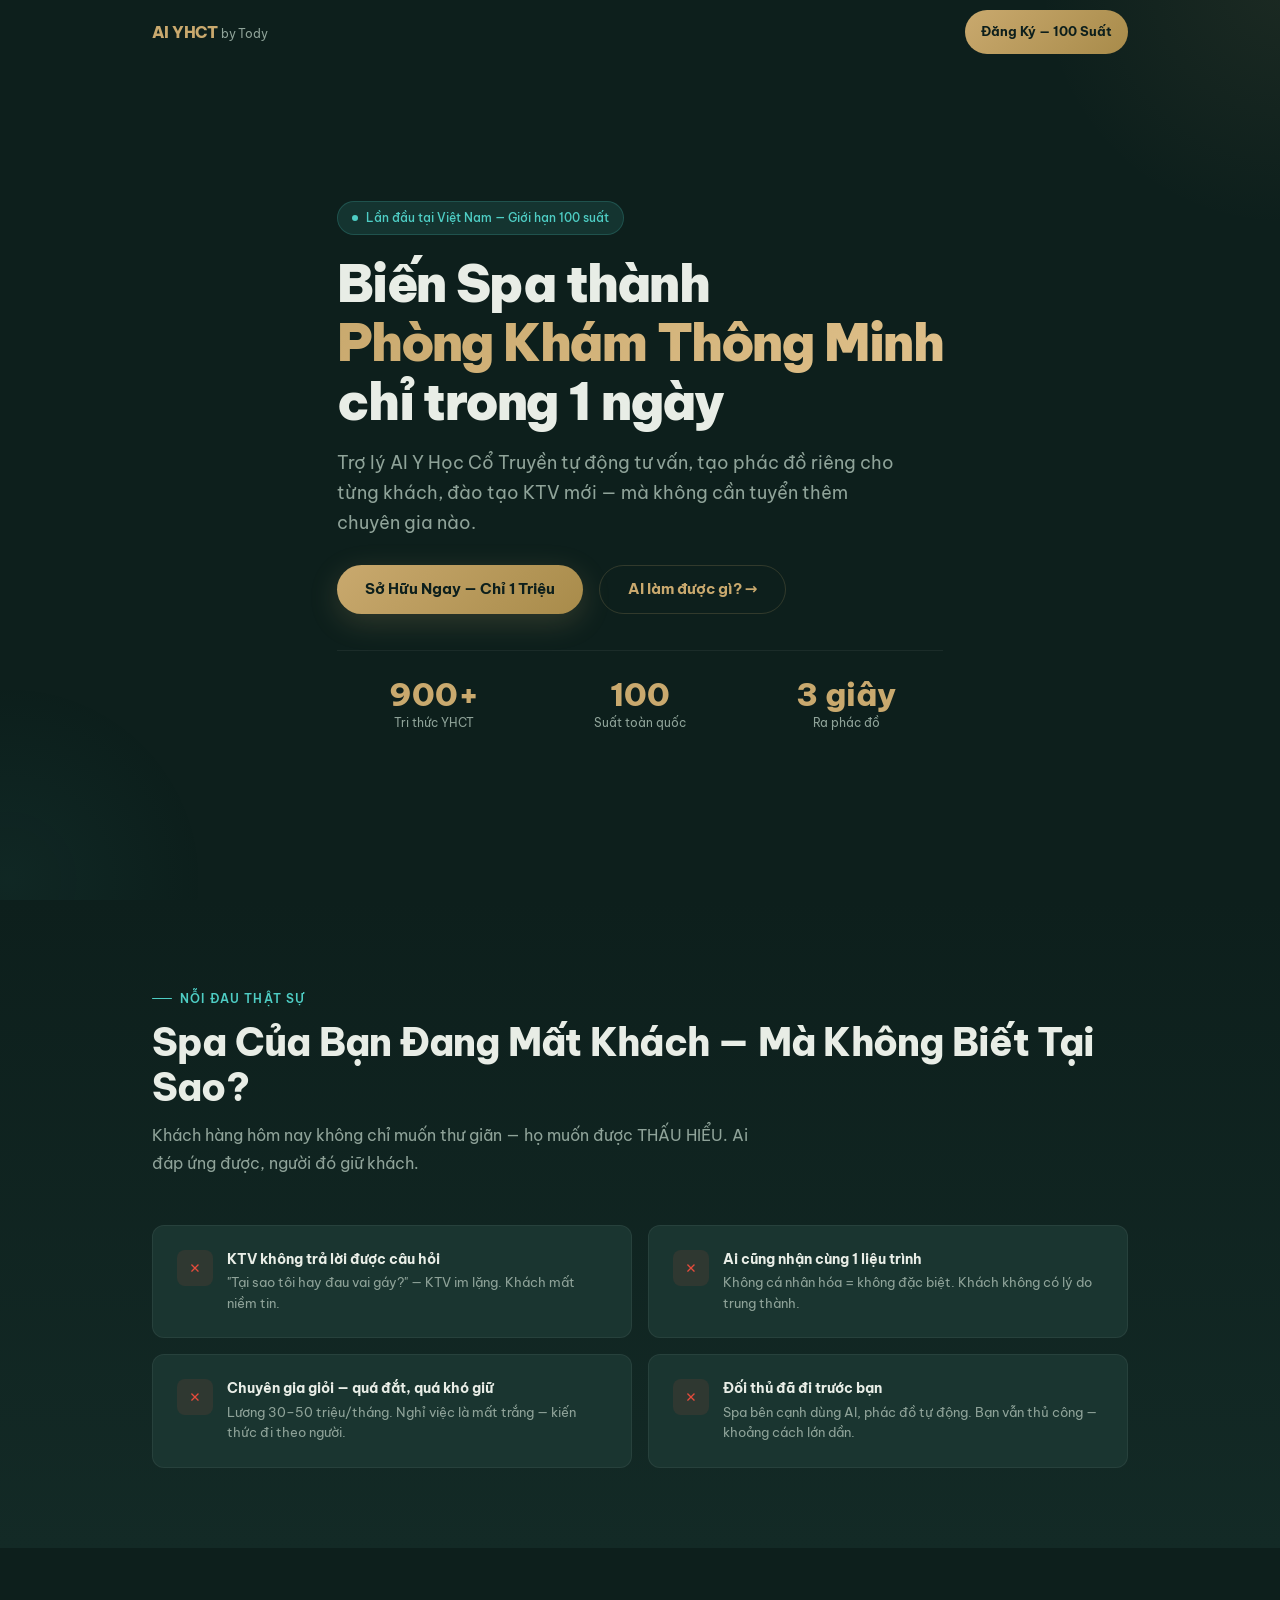
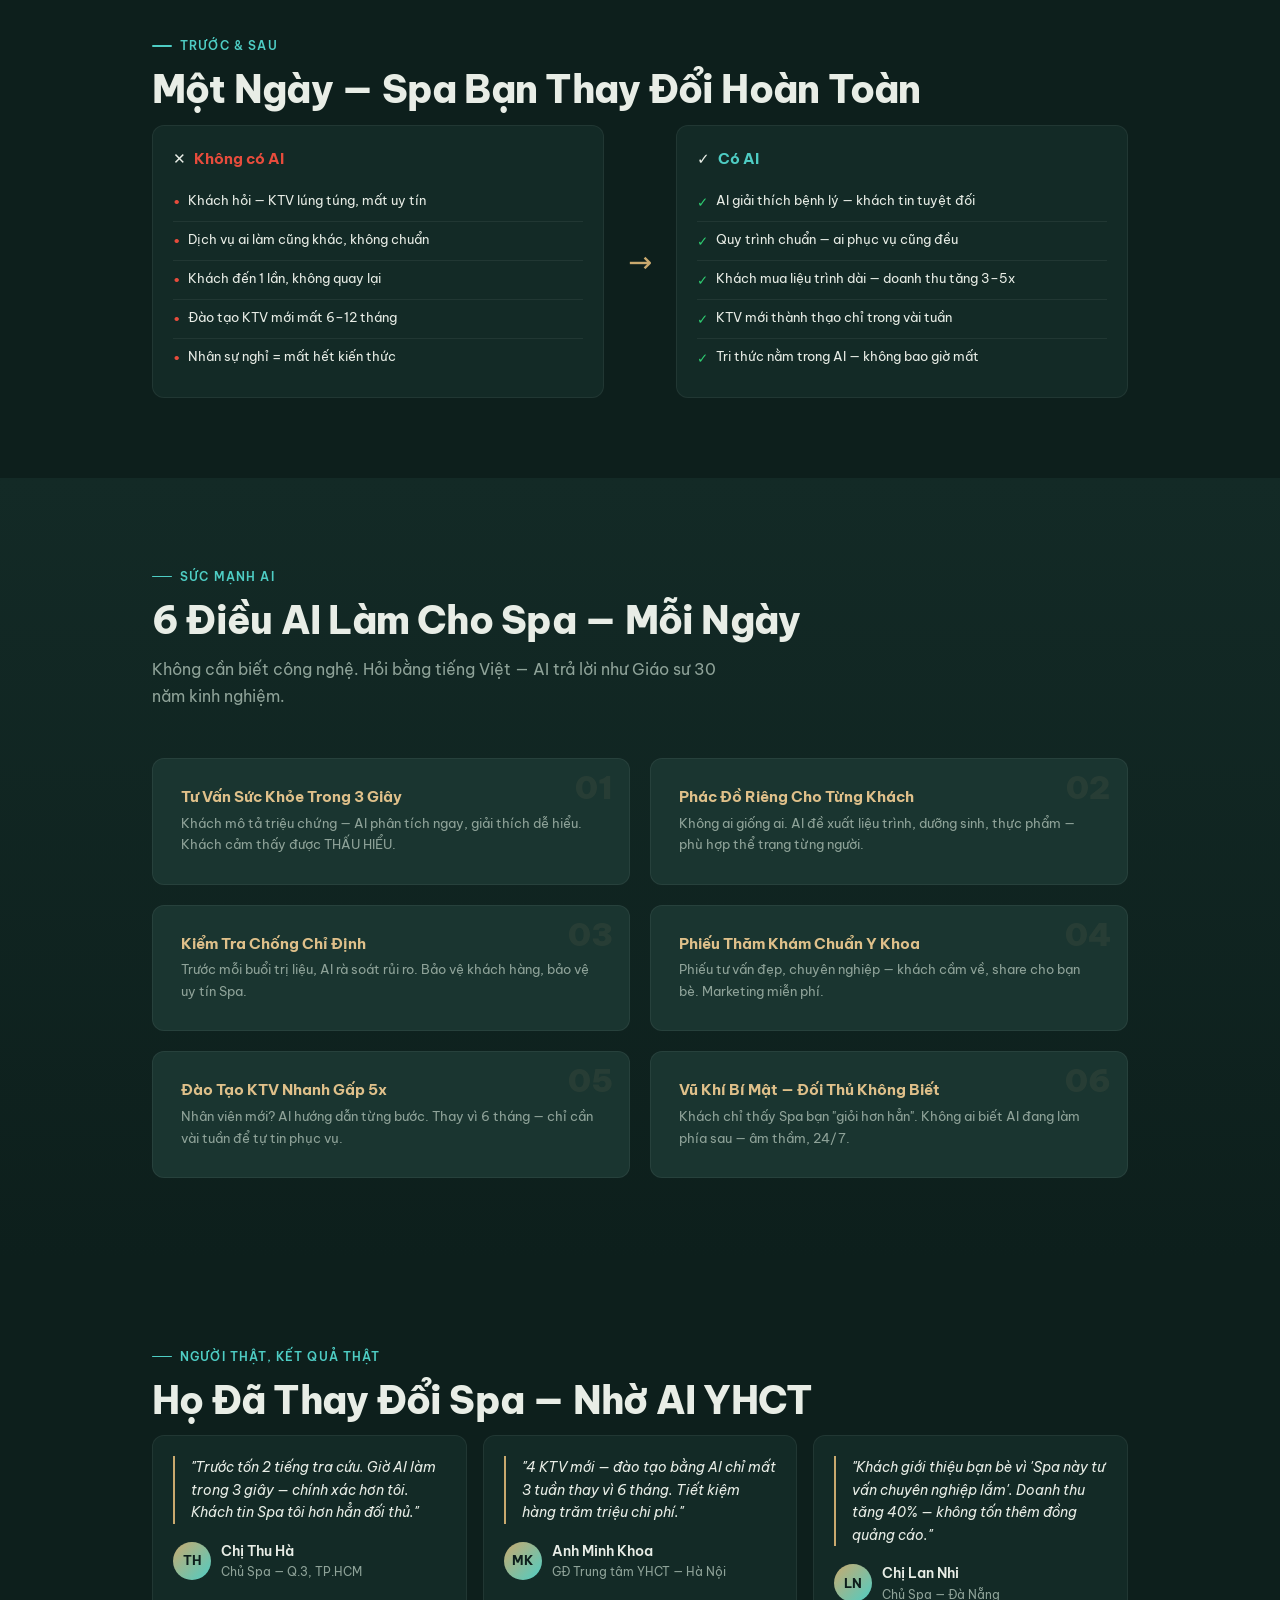
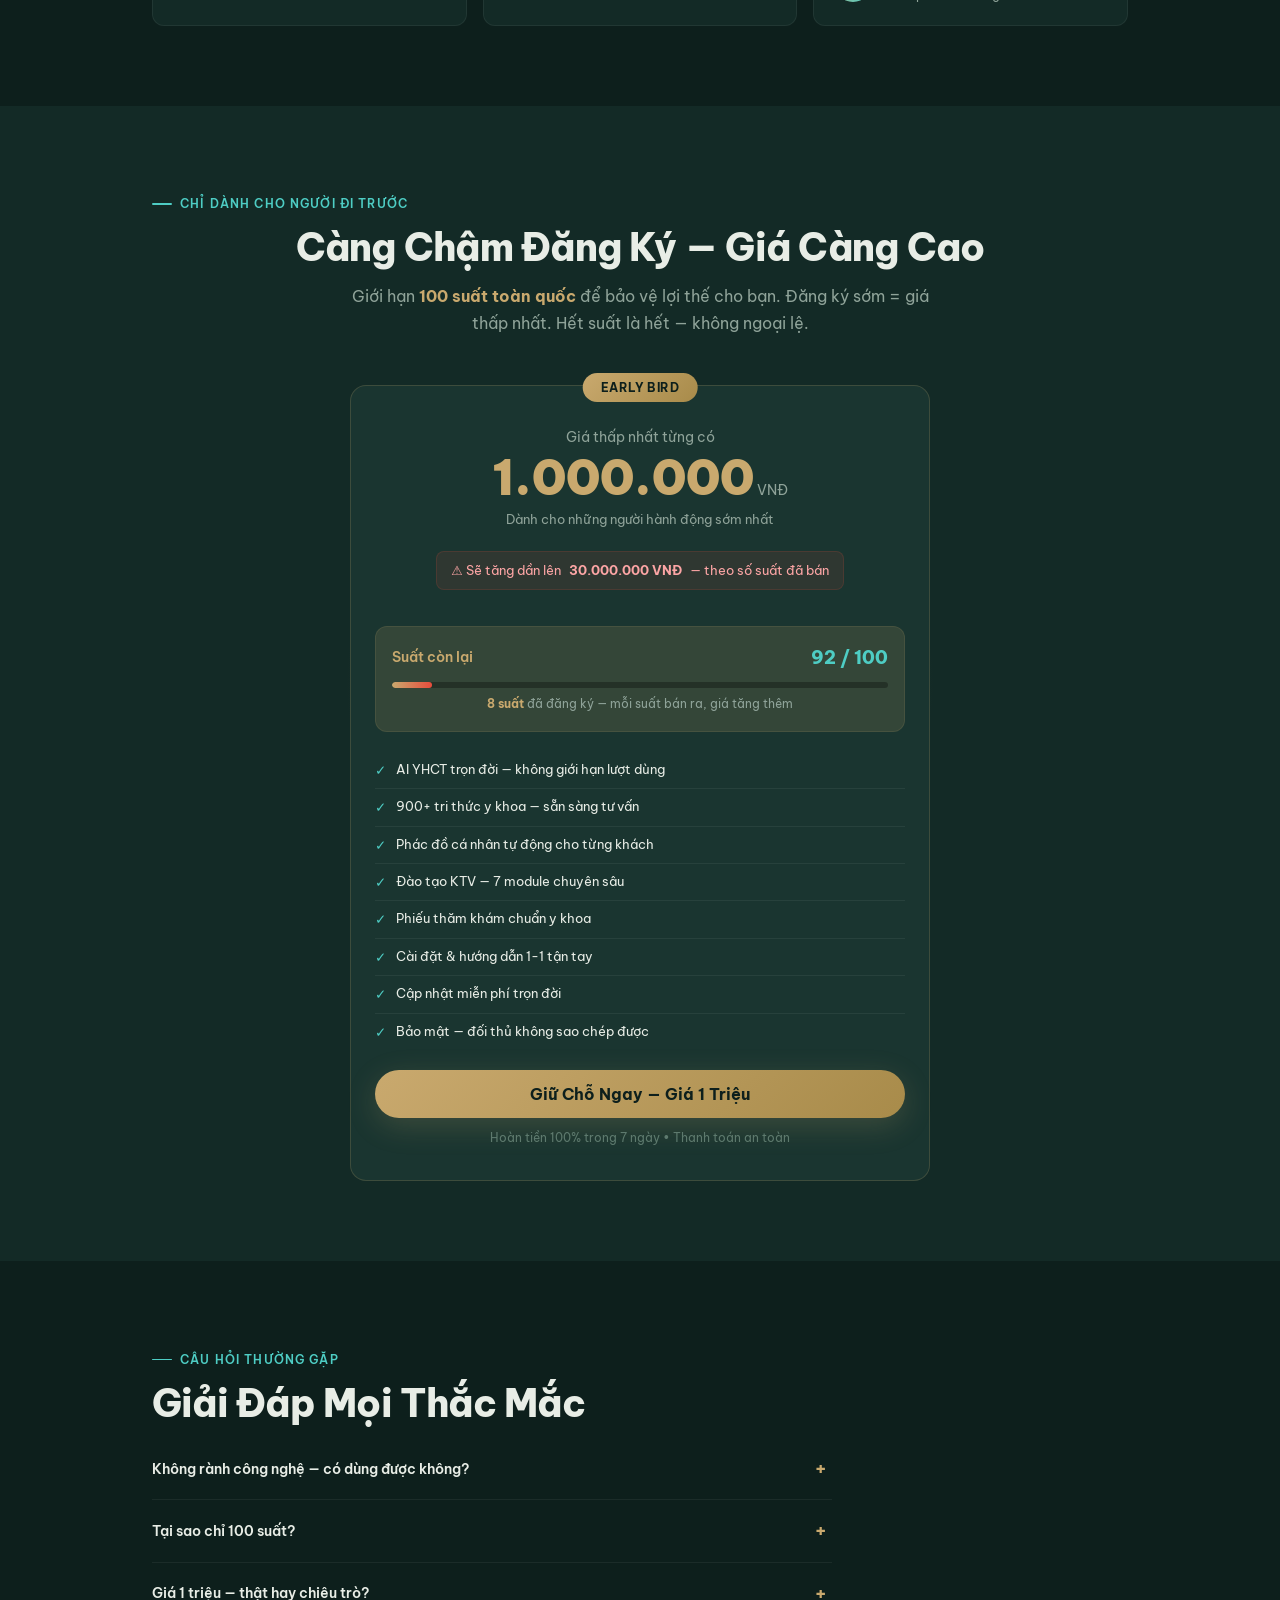
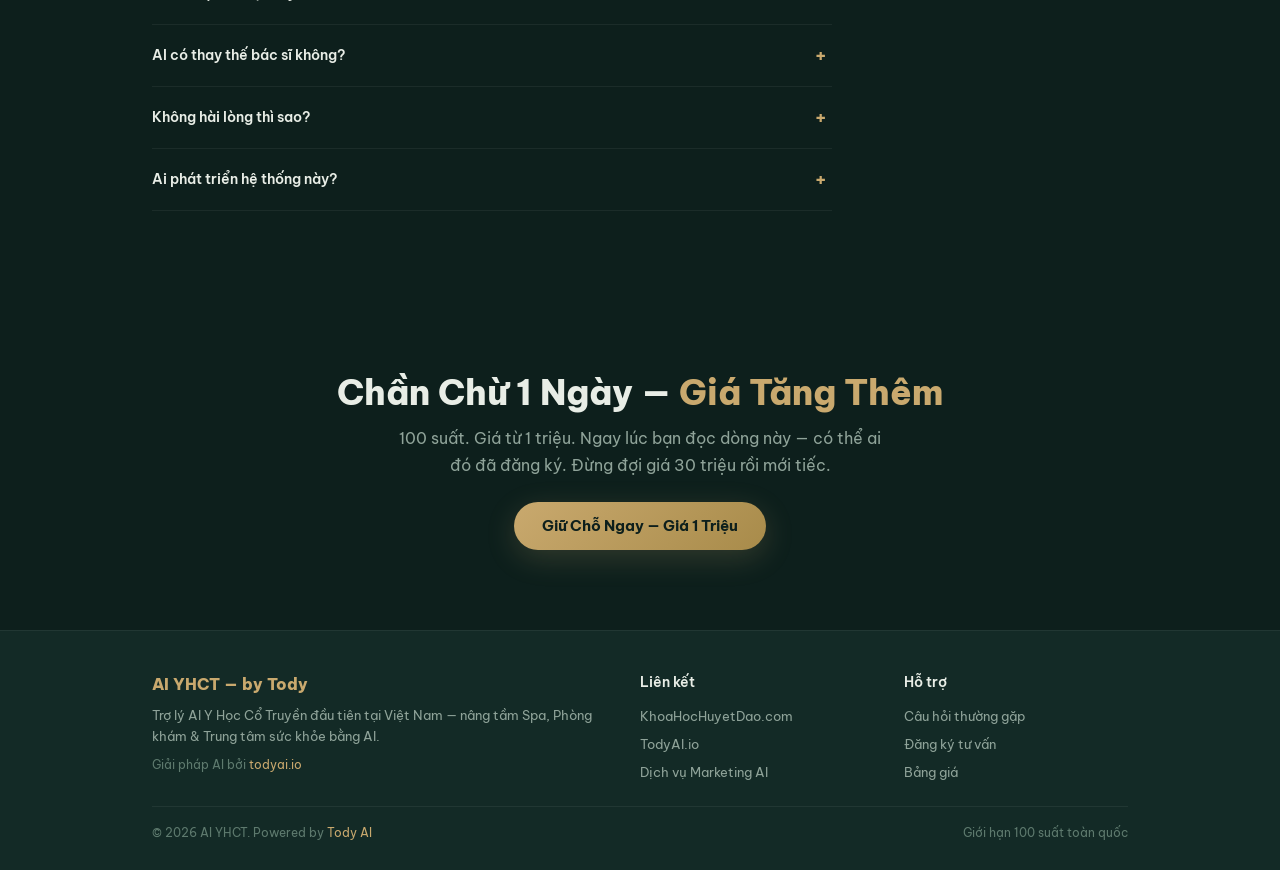
==== landing/index.html @ 36258055 "Initial commit: YHCT AI Landing Page" ====
<!DOCTYPE html>
<html lang="vi">

<head>
    <meta charset="UTF-8">
    <meta name="viewport" content="width=device-width, initial-scale=1.0">
    <title>Trợ Lý AI Y Học Cổ Truyền Cho Spa & Phòng Khám — Chỉ 100 Suất Toàn Quốc</title>
    <meta name="description"
        content="Trợ lý AI Y Học Cổ Truyền đầu tiên tại Việt Nam. Tự động tư vấn, tạo phác đồ cá nhân, đào tạo KTV — giúp Spa tăng uy tín & giữ chân khách. Chỉ 100 suất, giá từ 1 triệu.">
    <meta name="keywords"
        content="trợ lý AI Y Học Cổ Truyền, AI cho spa, AI phòng khám YHCT, phần mềm tư vấn sức khỏe, AI tác động cột sống, KhoaHocHuyetDao">
    <meta property="og:title" content="Trợ Lý AI YHCT — Lợi Thế Bí Mật Của Spa Dẫn Đầu">
    <meta property="og:description"
        content="AI tư vấn Y Học Cổ Truyền cho Spa & Phòng khám. 100 suất duy nhất toàn quốc — giá từ 1 triệu, sẽ tăng lên 30 triệu.">
    <meta property="og:type" content="website">
    <link rel="canonical" href="https://khoahochuyetdao.com/ai-yhct">
    <link rel="preconnect" href="https://fonts.googleapis.com">
    <link rel="preconnect" href="https://fonts.gstatic.com" crossorigin>
    <link href="https://fonts.googleapis.com/css2?family=Be+Vietnam+Pro:wght@300;400;500;600;700;800;900&display=swap"
        rel="stylesheet">
    <link rel="stylesheet" href="styles.css">

    <!-- FAQPage Schema -->
    <script type="application/ld+json">
  {
    "@context": "https://schema.org",
    "@type": "FAQPage",
    "mainEntity": [
      {
        "@type": "Question",
        "name": "Không rành công nghệ — có dùng được không?",
        "acceptedAnswer": {
          "@type": "Answer",
          "text": "Hoàn toàn được. Hỏi bằng tiếng Việt tự nhiên — AI trả lời ngay. Đội ngũ cài đặt và hướng dẫn 1-1 cho đến khi bạn thành thạo."
        }
      },
      {
        "@type": "Question",
        "name": "Tại sao chỉ 100 suất?",
        "acceptedAnswer": {
          "@type": "Answer",
          "text": "1.000 spa cùng dùng = không còn lợi thế. Giới hạn 100 suất toàn quốc để bạn luôn nổi bật hơn đối thủ trong khu vực."
        }
      },
      {
        "@type": "Question",
        "name": "Giá 1 triệu — thật hay chiêu trò?",
        "acceptedAnswer": {
          "@type": "Answer",
          "text": "Thật 100%. Chiến lược tăng giá dần: 20 suất đầu = 1 triệu → 3 triệu → 5 triệu → 30 triệu. Đăng ký càng sớm, giá càng rẻ."
        }
      },
      {
        "@type": "Question",
        "name": "AI có thay thế bác sĩ không?",
        "acceptedAnswer": {
          "@type": "Answer",
          "text": "Không. AI là TRỢ LÝ tham khảo — mọi kết quả đi kèm khuyến nghị gặp chuyên gia. Nâng tầm dịch vụ, không thay thế con người."
        }
      },
      {
        "@type": "Question",
        "name": "Không hài lòng thì sao?",
        "acceptedAnswer": {
          "@type": "Answer",
          "text": "Hoàn tiền 100% trong 7 ngày, không hỏi lý do."
        }
      }
    ]
  }
  </script>
</head>

<body>

    <!-- NAVBAR -->
    <nav class="nav" id="nav" aria-label="Main navigation">
        <div class="container nav-inner">
            <div class="nav-logo">AI YHCT <span>by Tody</span></div>
            <a href="#pricing" class="nav-cta">Đăng Ký — 100 Suất</a>
        </div>
    </nav>

    <main>

        <!-- HERO -->
        <section class="hero" id="hero">
            <div class="container">
                <div class="hero-badge"><span class="dot"></span>Lần đầu tại Việt Nam — Giới hạn 100 suất</div>

                <h1>Biến Spa thành<br><span class="highlight">Phòng Khám Thông Minh</span><br>chỉ trong 1 ngày</h1>

                <p class="hero-sub">Trợ lý AI Y Học Cổ Truyền tự động tư vấn, tạo phác đồ riêng cho từng khách, đào tạo
                    KTV mới — mà không cần tuyển thêm chuyên gia nào.</p>

                <div class="hero-actions">
                    <a href="#pricing" class="btn btn-primary">Sở Hữu Ngay — Chỉ 1 Triệu</a>
                    <a href="#features" class="btn btn-outline">AI làm được gì? →</a>
                </div>

                <div class="hero-stats">
                    <div class="hero-stat">
                        <div class="hero-stat-num">900+</div>
                        <div class="hero-stat-label">Tri thức YHCT</div>
                    </div>
                    <div class="hero-stat">
                        <div class="hero-stat-num">100</div>
                        <div class="hero-stat-label">Suất toàn quốc</div>
                    </div>
                    <div class="hero-stat">
                        <div class="hero-stat-num">3 giây</div>
                        <div class="hero-stat-label">Ra phác đồ</div>
                    </div>
                </div>
            </div>
        </section>

        <!-- PAIN SECTION -->
        <section class="pain reveal" id="problems">
            <div class="container">
                <div class="section-label">Nỗi đau thật sự</div>
                <h2 class="section-title">Spa Của Bạn Đang Mất Khách — Mà Không Biết Tại Sao?</h2>
                <p class="section-desc">Khách hàng hôm nay không chỉ muốn thư giãn — họ muốn được THẤU HIỂU. Ai đáp ứng
                    được, người đó giữ khách.</p>

                <div class="pain-grid">
                    <div class="pain-card">
                        <div class="pain-icon">✕</div>
                        <div class="pain-content">
                            <h3>KTV không trả lời được câu hỏi</h3>
                            <p>"Tại sao tôi hay đau vai gáy?" — KTV im lặng. Khách mất niềm tin.</p>
                        </div>
                    </div>
                    <div class="pain-card">
                        <div class="pain-icon">✕</div>
                        <div class="pain-content">
                            <h3>Ai cũng nhận cùng 1 liệu trình</h3>
                            <p>Không cá nhân hóa = không đặc biệt. Khách không có lý do trung thành.</p>
                        </div>
                    </div>
                    <div class="pain-card">
                        <div class="pain-icon">✕</div>
                        <div class="pain-content">
                            <h3>Chuyên gia giỏi — quá đắt, quá khó giữ</h3>
                            <p>Lương 30–50 triệu/tháng. Nghỉ việc là mất trắng — kiến thức đi theo người.</p>
                        </div>
                    </div>
                    <div class="pain-card">
                        <div class="pain-icon">✕</div>
                        <div class="pain-content">
                            <h3>Đối thủ đã đi trước bạn</h3>
                            <p>Spa bên cạnh dùng AI, phác đồ tự động. Bạn vẫn thủ công — khoảng cách lớn dần.</p>
                        </div>
                    </div>
                </div>
            </div>
        </section>

        <!-- TRANSFORMATION -->
        <section class="reveal" id="transform">
            <div class="container">
                <div class="section-label">Trước & Sau</div>
                <h2 class="section-title">Một Ngày — Spa Bạn Thay Đổi Hoàn Toàn</h2>

                <div class="transform-grid">
                    <div class="transform-col">
                        <h3>✕ <span class="text-danger">Không có AI</span></h3>
                        <div class="transform-item"><span class="icon text-danger">•</span> Khách hỏi — KTV lúng túng,
                            mất uy tín</div>
                        <div class="transform-item"><span class="icon text-danger">•</span> Dịch vụ ai làm cũng khác,
                            không chuẩn</div>
                        <div class="transform-item"><span class="icon text-danger">•</span> Khách đến 1 lần, không quay
                            lại</div>
                        <div class="transform-item"><span class="icon text-danger">•</span> Đào tạo KTV mới mất 6–12
                            tháng</div>
                        <div class="transform-item"><span class="icon text-danger">•</span> Nhân sự nghỉ = mất hết kiến
                            thức</div>
                    </div>

                    <div class="transform-arrow">→</div>

                    <div class="transform-col">
                        <h3>✓ <span class="text-accent">Có AI</span></h3>
                        <div class="transform-item"><span class="icon text-success">✓</span> AI giải thích bệnh lý —
                            khách tin tuyệt đối</div>
                        <div class="transform-item"><span class="icon text-success">✓</span> Quy trình chuẩn — ai phục
                            vụ cũng đều</div>
                        <div class="transform-item"><span class="icon text-success">✓</span> Khách mua liệu trình dài —
                            doanh thu tăng 3–5x</div>
                        <div class="transform-item"><span class="icon text-success">✓</span> KTV mới thành thạo chỉ
                            trong vài tuần</div>
                        <div class="transform-item"><span class="icon text-success">✓</span> Tri thức nằm trong AI —
                            không bao giờ mất</div>
                    </div>
                </div>
            </div>
        </section>

        <!-- FEATURES -->
        <section class="features reveal" id="features">
            <div class="container">
                <div class="section-label">Sức mạnh AI</div>
                <h2 class="section-title">6 Điều AI Làm Cho Spa — Mỗi Ngày</h2>
                <p class="section-desc">Không cần biết công nghệ. Hỏi bằng tiếng Việt — AI trả lời như Giáo sư 30 năm
                    kinh nghiệm.</p>

                <div class="feat-grid">
                    <div class="feat-card">
                        <div class="feat-num">01</div>
                        <h3>Tư Vấn Sức Khỏe Trong 3 Giây</h3>
                        <p>Khách mô tả triệu chứng — AI phân tích ngay, giải thích dễ hiểu. Khách cảm thấy được THẤU
                            HIỂU.</p>
                    </div>
                    <div class="feat-card">
                        <div class="feat-num">02</div>
                        <h3>Phác Đồ Riêng Cho Từng Khách</h3>
                        <p>Không ai giống ai. AI đề xuất liệu trình, dưỡng sinh, thực phẩm — phù hợp thể trạng từng
                            người.</p>
                    </div>
                    <div class="feat-card">
                        <div class="feat-num">03</div>
                        <h3>Kiểm Tra Chống Chỉ Định</h3>
                        <p>Trước mỗi buổi trị liệu, AI rà soát rủi ro. Bảo vệ khách hàng, bảo vệ uy tín Spa.</p>
                    </div>
                    <div class="feat-card">
                        <div class="feat-num">04</div>
                        <h3>Phiếu Thăm Khám Chuẩn Y Khoa</h3>
                        <p>Phiếu tư vấn đẹp, chuyên nghiệp — khách cầm về, share cho bạn bè. Marketing miễn phí.</p>
                    </div>
                    <div class="feat-card">
                        <div class="feat-num">05</div>
                        <h3>Đào Tạo KTV Nhanh Gấp 5x</h3>
                        <p>Nhân viên mới? AI hướng dẫn từng bước. Thay vì 6 tháng — chỉ cần vài tuần để tự tin phục vụ.
                        </p>
                    </div>
                    <div class="feat-card">
                        <div class="feat-num">06</div>
                        <h3>Vũ Khí Bí Mật — Đối Thủ Không Biết</h3>
                        <p>Khách chỉ thấy Spa bạn "giỏi hơn hẳn". Không ai biết AI đang làm phía sau — âm thầm, 24/7.
                        </p>
                    </div>
                </div>
            </div>
        </section>

        <!-- SOCIAL PROOF -->
        <section class="reveal" id="proof">
            <div class="container">
                <div class="section-label">Người thật, kết quả thật</div>
                <h2 class="section-title">Họ Đã Thay Đổi Spa — Nhờ AI YHCT</h2>

                <div class="proof-grid">
                    <div class="proof-card">
                        <div class="proof-quote">"Trước tốn 2 tiếng tra cứu. Giờ AI làm trong 3 giây — chính xác hơn
                            tôi. Khách tin Spa tôi hơn hẳn đối thủ."</div>
                        <div class="proof-author">
                            <div class="proof-avatar">TH</div>
                            <div>
                                <div class="proof-name">Chị Thu Hà</div>
                                <div class="proof-role">Chủ Spa — Q.3, TP.HCM</div>
                            </div>
                        </div>
                    </div>
                    <div class="proof-card">
                        <div class="proof-quote">"4 KTV mới — đào tạo bằng AI chỉ mất 3 tuần thay vì 6 tháng. Tiết kiệm
                            hàng trăm triệu chi phí."</div>
                        <div class="proof-author">
                            <div class="proof-avatar">MK</div>
                            <div>
                                <div class="proof-name">Anh Minh Khoa</div>
                                <div class="proof-role">GĐ Trung tâm YHCT — Hà Nội</div>
                            </div>
                        </div>
                    </div>
                    <div class="proof-card">
                        <div class="proof-quote">"Khách giới thiệu bạn bè vì 'Spa này tư vấn chuyên nghiệp lắm'. Doanh
                            thu tăng 40% — không tốn thêm đồng quảng cáo."</div>
                        <div class="proof-author">
                            <div class="proof-avatar">LN</div>
                            <div>
                                <div class="proof-name">Chị Lan Nhi</div>
                                <div class="proof-role">Chủ Spa — Đà Nẵng</div>
                            </div>
                        </div>
                    </div>
                </div>
            </div>
        </section>

        <!-- PRICING -->
        <section class="pricing reveal" id="pricing">
            <div class="container">
                <div class="section-label">Chỉ dành cho người đi trước</div>
                <h2 class="section-title text-center">Càng Chậm Đăng Ký — Giá Càng Cao</h2>
                <p class="section-desc text-center" style="margin-left:auto;margin-right:auto">Giới hạn <strong
                        class="text-gold">100 suất toàn quốc</strong> để bảo vệ lợi thế cho bạn. Đăng ký sớm = giá thấp
                    nhất. Hết suất là hết — không ngoại lệ.</p>

                <div class="price-box">
                    <div class="price-badge">EARLY BIRD</div>
                    <div class="price-label">Giá thấp nhất từng có</div>
                    <div class="price-amount">1.000.000<span> VNĐ</span></div>
                    <div class="price-note">Dành cho những người hành động sớm nhất</div>

                    <div class="price-warning">⚠ Sẽ tăng dần lên <strong>30.000.000 VNĐ</strong> — theo số suất đã bán
                    </div>

                    <div class="slots-counter">
                        <div class="slots-header">
                            <span class="slots-label">Suất còn lại</span>
                            <span class="slots-num" id="slots-remaining">92 / 100</span>
                        </div>
                        <div class="slots-bar">
                            <div class="slots-fill" style="width:8%"></div>
                        </div>
                        <div class="slots-text"><strong>8 suất</strong> đã đăng ký — mỗi suất bán ra, giá tăng thêm
                        </div>
                    </div>

                    <ul class="price-features">
                        <li><span class="check">✓</span> AI YHCT trọn đời — không giới hạn lượt dùng</li>
                        <li><span class="check">✓</span> 900+ tri thức y khoa — sẵn sàng tư vấn</li>
                        <li><span class="check">✓</span> Phác đồ cá nhân tự động cho từng khách</li>
                        <li><span class="check">✓</span> Đào tạo KTV — 7 module chuyên sâu</li>
                        <li><span class="check">✓</span> Phiếu thăm khám chuẩn y khoa</li>
                        <li><span class="check">✓</span> Cài đặt & hướng dẫn 1-1 tận tay</li>
                        <li><span class="check">✓</span> Cập nhật miễn phí trọn đời</li>
                        <li><span class="check">✓</span> Bảo mật — đối thủ không sao chép được</li>
                    </ul>

                    <a href="https://khoahochuyetdao.com" class="btn btn-primary btn-full" id="cta-main">Giữ Chỗ Ngay —
                        Giá 1 Triệu</a>
                    <p class="price-guarantee">Hoàn tiền 100% trong 7 ngày • Thanh toán an toàn</p>
                </div>
            </div>
        </section>

        <!-- FAQ -->
        <section class="reveal" id="faq">
            <div class="container">
                <div class="faq-list">
                    <div class="section-label">Câu hỏi thường gặp</div>
                    <h2 class="section-title">Giải Đáp Mọi Thắc Mắc</h2>

                    <div class="faq-item">
                        <div class="faq-q">Không rành công nghệ — có dùng được không?</div>
                        <div class="faq-a">
                            <div class="faq-a-inner">Hoàn toàn được. Hỏi bằng tiếng Việt tự nhiên — AI trả lời ngay. Đội
                                ngũ cài đặt và hướng dẫn 1-1 cho đến khi bạn thành thạo.</div>
                        </div>
                    </div>
                    <div class="faq-item">
                        <div class="faq-q">Tại sao chỉ 100 suất?</div>
                        <div class="faq-a">
                            <div class="faq-a-inner">1.000 spa cùng dùng = không còn lợi thế. Giới hạn 100 suất toàn
                                quốc để bạn luôn nổi bật hơn đối thủ trong khu vực.</div>
                        </div>
                    </div>
                    <div class="faq-item">
                        <div class="faq-q">Giá 1 triệu — thật hay chiêu trò?</div>
                        <div class="faq-a">
                            <div class="faq-a-inner">Thật 100%. Chiến lược tăng giá dần: 20 suất đầu = 1 triệu → 3 triệu
                                → 5 triệu → …→ 30 triệu. Đăng ký càng sớm, giá càng rẻ. Không trick — chỉ có thời điểm.
                            </div>
                        </div>
                    </div>
                    <div class="faq-item">
                        <div class="faq-q">AI có thay thế bác sĩ không?</div>
                        <div class="faq-a">
                            <div class="faq-a-inner">Không. AI là TRỢ LÝ tham khảo — mọi kết quả đi kèm khuyến nghị gặp
                                chuyên gia. Nâng tầm dịch vụ, không thay thế con người.</div>
                        </div>
                    </div>
                    <div class="faq-item">
                        <div class="faq-q">Không hài lòng thì sao?</div>
                        <div class="faq-a">
                            <div class="faq-a-inner">Hoàn tiền 100% trong 7 ngày, không hỏi lý do. Nhưng thật lòng — sau
                                lần đầu thấy AI tư vấn khách, bạn sẽ không muốn dừng.</div>
                        </div>
                    </div>
                    <div class="faq-item">
                        <div class="faq-q">Ai phát triển hệ thống này?</div>
                        <div class="faq-a">
                            <div class="faq-a-inner">Phát triển bởi <a href="https://todyai.io" target="_blank"
                                    rel="noopener">Tody</a> — chuyên gia AI, kết hợp đội ngũ cố vấn Y Học Cổ Truyền hàng
                                chục năm kinh nghiệm. Xem thêm: <a href="https://todyai.io" target="_blank"
                                    rel="noopener">todyai.io</a>.</div>
                        </div>
                    </div>
                </div>
            </div>
        </section>

        <!-- FINAL CTA -->
        <section class="final-cta reveal">
            <div class="container">
                <h2>Chần Chừ 1 Ngày — <span class="text-gold">Giá Tăng Thêm</span></h2>
                <p>100 suất. Giá từ 1 triệu. Ngay lúc bạn đọc dòng này — có thể ai đó đã đăng ký. Đừng đợi giá 30 triệu
                    rồi mới tiếc.</p>
                <a href="#pricing" class="btn btn-primary">Giữ Chỗ Ngay — Giá 1 Triệu</a>
            </div>
        </section>

    </main>

    <!-- FOOTER -->
    <footer>
        <div class="container">
            <div class="footer-grid">
                <div>
                    <div class="footer-brand">AI YHCT — by Tody</div>
                    <p class="footer-desc">Trợ lý AI Y Học Cổ Truyền đầu tiên tại Việt Nam — nâng tầm Spa, Phòng khám &
                        Trung tâm sức khỏe bằng AI.</p>
                    <p style="font-size:.75rem;color:var(--text-dim)">Giải pháp AI bởi <a href="https://todyai.io"
                            target="_blank" rel="noopener">todyai.io</a></p>
                </div>
                <div class="footer-col">
                    <h4>Liên kết</h4>
                    <a href="https://khoahochuyetdao.com" target="_blank" rel="noopener">KhoaHocHuyetDao.com</a>
                    <a href="https://todyai.io" target="_blank" rel="noopener">TodyAI.io</a>
                    <a href="https://vietbai.todyai.io" target="_blank" rel="noopener">Dịch vụ Marketing AI</a>
                </div>
                <div class="footer-col">
                    <h4>Hỗ trợ</h4>
                    <a href="#faq">Câu hỏi thường gặp</a>
                    <a href="https://khoahochuyetdao.com" target="_blank" rel="noopener">Đăng ký tư vấn</a>
                    <a href="#pricing">Bảng giá</a>
                </div>
            </div>
            <div class="footer-bottom">
                <span>© 2026 AI YHCT. Powered by <a href="https://todyai.io" target="_blank" rel="noopener">Tody
                        AI</a></span>
                <span>Giới hạn 100 suất toàn quốc</span>
            </div>
        </div>
    </footer>

    <script src="scripts.js" defer></script>
</body>

</html>
---- landing/styles.css ----
/* ============================================
   AI YHCT Landing Page — Styles
   Design: "Serenity AI" — Spa + AI Fusion
   Mobile-first: iPhone SE (320px) → Desktop
   ============================================ */

/* === DESIGN TOKENS === */
:root {
  /* Background */
  --bg: #0D1F1C;
  --bg-card: #132A26;
  --bg-elevated: #1A3530;
  --bg-glass: rgba(19, 42, 38, 0.85);

  /* Text */
  --text: #E8EDE6;
  --text-muted: #8FA399;
  --text-dim: #5E7A6E;

  /* Primary — Warm Gold */
  --primary: #C9A96E;
  --primary-light: #DFC08A;
  --primary-dark: #A88B4A;
  --primary-glow: rgba(201, 169, 110, 0.15);

  /* Accent — AI Teal */
  --accent: #4ECDC4;
  --accent-soft: rgba(78, 205, 196, 0.12);
  --accent-muted: rgba(78, 205, 196, 0.6);

  /* Semantic */
  --danger: #E74C3C;
  --danger-soft: rgba(231, 76, 60, 0.1);
  --success: #2ECC71;

  /* Borders & Shadows */
  --border: rgba(255, 255, 255, 0.06);
  --border-gold: rgba(201, 169, 110, 0.2);
  --shadow-sm: 0 2px 8px rgba(0, 0, 0, 0.15);
  --shadow-md: 0 8px 30px rgba(0, 0, 0, 0.2);
  --shadow-gold: 0 8px 30px rgba(201, 169, 110, 0.2);

  /* Geometry */
  --radius: 12px;
  --radius-lg: 16px;
  --radius-full: 50px;
}

/* === RESET === */
*, *::before, *::after {
  box-sizing: border-box;
  margin: 0;
  padding: 0;
}

html {
  scroll-behavior: smooth;
  font-size: 16px;
  -webkit-text-size-adjust: 100%;
}

body {
  font-family: 'Be Vietnam Pro', system-ui, -apple-system, sans-serif;
  background: var(--bg);
  color: var(--text);
  line-height: 1.65;
  overflow-x: hidden;
  -webkit-font-smoothing: antialiased;
}

a {
  color: var(--primary);
  text-decoration: none;
  transition: color 0.2s;
}
a:hover { color: var(--primary-light); }

img { max-width: 100%; display: block; }
ul { list-style: none; }

/* === CONTAINER === */
.container {
  max-width: 1040px;
  margin: 0 auto;
  padding: 0 16px;
}
@media (min-width: 375px) {
  .container { padding: 0 20px; }
}
@media (min-width: 768px) {
  .container { padding: 0 32px; }
}

/* === BUTTONS === */
.btn {
  display: inline-flex;
  align-items: center;
  justify-content: center;
  gap: 8px;
  font-family: inherit;
  font-weight: 700;
  border: none;
  cursor: pointer;
  transition: all 0.25s ease;
  min-height: 48px;
  min-width: 44px;
  border-radius: var(--radius-full);
  text-align: center;
  line-height: 1.2;
}

.btn-primary {
  background: linear-gradient(135deg, var(--primary), var(--primary-dark));
  color: var(--bg);
  padding: 14px 28px;
  font-size: 0.95rem;
  box-shadow: var(--shadow-gold);
}
.btn-primary:hover {
  transform: translateY(-2px);
  box-shadow: 0 12px 40px rgba(201, 169, 110, 0.35);
  color: var(--bg);
}

.btn-outline {
  background: transparent;
  color: var(--primary);
  padding: 14px 28px;
  font-size: 0.95rem;
  border: 1.5px solid var(--border-gold);
}
.btn-outline:hover {
  background: var(--primary-glow);
  border-color: var(--primary);
  color: var(--primary-light);
}

.btn-full {
  width: 100%;
  justify-content: center;
  font-size: 1rem;
}

/* === NAVBAR === */
.nav {
  position: fixed;
  top: 0;
  left: 0;
  right: 0;
  z-index: 100;
  padding: 10px 0;
  transition: all 0.3s ease;
}
.nav.scrolled {
  background: var(--bg-glass);
  backdrop-filter: blur(20px);
  -webkit-backdrop-filter: blur(20px);
  border-bottom: 1px solid var(--border);
  padding: 8px 0;
}

.nav-inner {
  display: flex;
  align-items: center;
  justify-content: space-between;
  gap: 8px;
}

.nav-logo {
  font-weight: 800;
  font-size: 1rem;
  color: var(--primary);
  letter-spacing: -0.02em;
  white-space: nowrap;
}
.nav-logo span {
  color: var(--text-muted);
  font-weight: 400;
  font-size: 0.75rem;
}

.nav-cta {
  background: linear-gradient(135deg, var(--primary), var(--primary-dark));
  color: var(--bg);
  padding: 8px 16px;
  border-radius: var(--radius-full);
  font-weight: 700;
  font-size: 0.8rem;
  min-height: 44px;
  display: inline-flex;
  align-items: center;
  transition: all 0.2s;
  white-space: nowrap;
}
.nav-cta:hover {
  transform: translateY(-1px);
  box-shadow: var(--shadow-gold);
  color: var(--bg);
}

/* === HERO === */
.hero {
  min-height: 100svh;
  display: flex;
  align-items: center;
  padding: 80px 0 48px;
  position: relative;
  overflow: hidden;
}

/* Ambient glow */
.hero::before {
  content: '';
  position: absolute;
  top: -30%;
  right: -20%;
  width: 60vw;
  height: 60vw;
  max-width: 500px;
  max-height: 500px;
  background: radial-gradient(circle, rgba(201, 169, 110, 0.08), transparent 70%);
  pointer-events: none;
}
.hero::after {
  content: '';
  position: absolute;
  bottom: -20%;
  left: -15%;
  width: 50vw;
  height: 50vw;
  max-width: 400px;
  max-height: 400px;
  background: radial-gradient(circle, rgba(78, 205, 196, 0.05), transparent 70%);
  pointer-events: none;
}

.hero-badge {
  display: inline-flex;
  align-items: center;
  gap: 8px;
  background: var(--accent-soft);
  border: 1px solid rgba(78, 205, 196, 0.2);
  border-radius: var(--radius-full);
  padding: 6px 14px;
  font-size: 0.75rem;
  color: var(--accent);
  font-weight: 500;
  margin-bottom: 20px;
  animation: fadeInUp 0.6s ease;
}

.hero-badge .dot {
  width: 6px;
  height: 6px;
  background: var(--accent);
  border-radius: 50%;
  animation: pulse 2s infinite;
  flex-shrink: 0;
}

.hero h1 {
  font-size: clamp(1.75rem, 7vw, 3.2rem);
  font-weight: 900;
  line-height: 1.15;
  letter-spacing: -0.03em;
  margin-bottom: 16px;
  animation: fadeInUp 0.6s ease 0.1s both;
}

.hero h1 .highlight {
  background: linear-gradient(135deg, var(--primary), var(--primary-light));
  -webkit-background-clip: text;
  -webkit-text-fill-color: transparent;
  background-clip: text;
}

.hero-sub {
  font-size: clamp(0.88rem, 2.5vw, 1.1rem);
  color: var(--text-muted);
  max-width: 560px;
  margin-bottom: 28px;
  line-height: 1.7;
  animation: fadeInUp 0.6s ease 0.2s both;
}

.hero-actions {
  display: flex;
  flex-direction: column;
  gap: 12px;
  animation: fadeInUp 0.6s ease 0.3s both;
}

.hero-stats {
  display: grid;
  grid-template-columns: repeat(3, 1fr);
  gap: 12px;
  margin-top: 36px;
  padding-top: 24px;
  border-top: 1px solid var(--border);
  animation: fadeInUp 0.6s ease 0.4s both;
}

.hero-stat {
  text-align: center;
}

.hero-stat-num {
  font-size: clamp(1.4rem, 4vw, 2rem);
  font-weight: 800;
  color: var(--primary);
  line-height: 1.2;
}

.hero-stat-label {
  font-size: 0.7rem;
  color: var(--text-muted);
  margin-top: 2px;
  line-height: 1.3;
}

@media (min-width: 375px) {
  .hero-stat-label { font-size: 0.75rem; }
  .hero-stat-num { font-size: clamp(1.5rem, 4vw, 2rem); }
}

@media (min-width: 768px) {
  .hero-actions {
    flex-direction: row;
    gap: 16px;
  }
}

/* === SECTIONS === */
section {
  padding: 48px 0;
}

.section-label {
  display: inline-flex;
  align-items: center;
  gap: 8px;
  font-size: 0.72rem;
  text-transform: uppercase;
  letter-spacing: 0.1em;
  color: var(--accent);
  font-weight: 600;
  margin-bottom: 12px;
}
.section-label::before {
  content: '';
  width: 20px;
  height: 1.5px;
  background: var(--accent);
  border-radius: 1px;
}

.section-title {
  font-size: clamp(1.4rem, 5vw, 2.4rem);
  font-weight: 800;
  line-height: 1.18;
  letter-spacing: -0.02em;
  margin-bottom: 12px;
}

.section-desc {
  font-size: clamp(0.88rem, 2.5vw, 1rem);
  color: var(--text-muted);
  max-width: 600px;
  margin-bottom: 32px;
  line-height: 1.7;
}

@media (min-width: 768px) {
  section { padding: 80px 0; }
  .section-desc { margin-bottom: 48px; }
}

/* === PAIN SECTION === */
.pain {
  background: linear-gradient(180deg, var(--bg) 0%, var(--bg-card) 100%);
}

.pain-grid {
  display: grid;
  grid-template-columns: 1fr;
  gap: 12px;
}

.pain-card {
  background: var(--bg-elevated);
  border: 1px solid var(--border);
  border-radius: var(--radius);
  padding: 20px;
  transition: border-color 0.3s;
  display: flex;
  gap: 14px;
  align-items: flex-start;
}

.pain-icon {
  width: 36px;
  height: 36px;
  border-radius: 8px;
  display: flex;
  align-items: center;
  justify-content: center;
  flex-shrink: 0;
  font-size: 0.85rem;
  font-weight: 700;
  background: var(--danger-soft);
  color: var(--danger);
}

.pain-content h3 {
  font-size: 0.9rem;
  font-weight: 700;
  margin-bottom: 4px;
  line-height: 1.3;
}

.pain-content p {
  color: var(--text-muted);
  font-size: 0.82rem;
  line-height: 1.55;
}

@media (min-width: 768px) {
  .pain-grid {
    grid-template-columns: repeat(2, 1fr);
    gap: 16px;
  }
  .pain-card { padding: 24px; }
}

/* === TRANSFORMATION === */
.transform-grid {
  display: grid;
  grid-template-columns: 1fr;
  gap: 16px;
}

.transform-col {
  background: var(--bg-card);
  border: 1px solid var(--border);
  border-radius: var(--radius);
  padding: 20px;
}

.transform-col h3 {
  font-size: 0.95rem;
  font-weight: 700;
  margin-bottom: 12px;
  display: flex;
  align-items: center;
  gap: 8px;
}

.transform-item {
  padding: 8px 0;
  border-bottom: 1px solid var(--border);
  font-size: 0.84rem;
  display: flex;
  align-items: flex-start;
  gap: 8px;
  line-height: 1.5;
}
.transform-item:last-child { border-bottom: none; }

.transform-item .icon {
  flex-shrink: 0;
  margin-top: 2px;
  font-weight: 700;
}

.text-danger { color: var(--danger); }
.text-success { color: var(--success); }
.text-accent { color: var(--accent); }

.transform-arrow {
  display: flex;
  align-items: center;
  justify-content: center;
  color: var(--primary);
  font-size: 1.2rem;
  padding: 4px 0;
}

@media (min-width: 768px) {
  .transform-grid {
    grid-template-columns: 1fr auto 1fr;
    gap: 24px;
    align-items: stretch;
  }
  .transform-arrow {
    font-size: 1.8rem;
    padding: 0;
    align-self: center;
  }
}

/* === FEATURES === */
.features {
  background: linear-gradient(180deg, var(--bg-card) 0%, var(--bg) 100%);
}

.feat-grid {
  display: grid;
  grid-template-columns: 1fr;
  gap: 12px;
}

.feat-card {
  background: var(--bg-elevated);
  border: 1px solid var(--border);
  border-radius: var(--radius);
  padding: 20px;
  position: relative;
  overflow: hidden;
  transition: border-color 0.3s;
}
.feat-card:hover {
  border-color: var(--border-gold);
}

.feat-num {
  font-size: 2rem;
  font-weight: 900;
  color: rgba(201, 169, 110, 0.08);
  position: absolute;
  top: 12px;
  right: 16px;
  line-height: 1;
}

.feat-card h3 {
  font-size: 0.95rem;
  font-weight: 700;
  margin-bottom: 6px;
  color: var(--primary-light);
  line-height: 1.3;
}

.feat-card p {
  color: var(--text-muted);
  font-size: 0.84rem;
  line-height: 1.6;
}

@media (min-width: 500px) {
  .feat-grid {
    grid-template-columns: repeat(2, 1fr);
    gap: 14px;
  }
}

@media (min-width: 768px) {
  .feat-grid { gap: 20px; }
  .feat-card { padding: 28px; }
}

/* === SOCIAL PROOF === */
.proof-grid {
  display: grid;
  grid-template-columns: 1fr;
  gap: 12px;
}

.proof-card {
  background: var(--bg-card);
  border: 1px solid var(--border);
  border-radius: var(--radius);
  padding: 20px;
}

.proof-quote {
  font-size: 0.88rem;
  font-style: italic;
  color: var(--text);
  margin-bottom: 16px;
  position: relative;
  padding-left: 16px;
  border-left: 2px solid var(--primary);
  line-height: 1.6;
}

.proof-author {
  display: flex;
  align-items: center;
  gap: 10px;
}

.proof-avatar {
  width: 38px;
  height: 38px;
  border-radius: 50%;
  background: linear-gradient(135deg, var(--primary), var(--accent));
  display: flex;
  align-items: center;
  justify-content: center;
  font-weight: 700;
  color: var(--bg);
  font-size: 0.8rem;
  flex-shrink: 0;
}

.proof-name {
  font-weight: 600;
  font-size: 0.85rem;
}

.proof-role {
  font-size: 0.75rem;
  color: var(--text-muted);
}

@media (min-width: 768px) {
  .proof-grid {
    grid-template-columns: repeat(3, 1fr);
    gap: 16px;
  }
}

/* === PRICING === */
.pricing {
  background: var(--bg-card);
  position: relative;
  overflow: hidden;
}
.pricing::before {
  content: '';
  position: absolute;
  top: 50%;
  left: 50%;
  transform: translate(-50%, -50%);
  width: 100vw;
  height: 100vw;
  max-width: 700px;
  max-height: 700px;
  background: radial-gradient(circle, var(--primary-glow), transparent 60%);
  pointer-events: none;
}

.price-box {
  max-width: 580px;
  margin: 0 auto;
  background: var(--bg-elevated);
  border: 1px solid var(--border-gold);
  border-radius: var(--radius-lg);
  padding: 28px 20px;
  text-align: center;
  position: relative;
}

.price-badge {
  position: absolute;
  top: -13px;
  left: 50%;
  transform: translateX(-50%);
  background: linear-gradient(135deg, var(--primary), var(--primary-dark));
  color: var(--bg);
  padding: 5px 18px;
  border-radius: var(--radius-full);
  font-size: 0.72rem;
  font-weight: 700;
  letter-spacing: 0.04em;
  white-space: nowrap;
}

.price-label {
  font-size: 0.85rem;
  color: var(--text-muted);
  margin-bottom: 4px;
  margin-top: 8px;
}

.price-amount {
  font-size: clamp(2.2rem, 8vw, 3rem);
  font-weight: 900;
  color: var(--primary);
  line-height: 1.1;
}
.price-amount span {
  font-size: 0.9rem;
  font-weight: 400;
  color: var(--text-muted);
}

.price-note {
  color: var(--text-muted);
  font-size: 0.82rem;
  margin: 4px 0 20px;
}

.price-warning {
  display: inline-flex;
  align-items: center;
  gap: 6px;
  background: var(--danger-soft);
  border: 1px solid rgba(231, 76, 60, 0.15);
  border-radius: 8px;
  padding: 8px 14px;
  font-size: 0.8rem;
  color: #FCA5A5;
  margin-bottom: 20px;
}
.price-warning strong {
  margin: 0 2px;
}

/* Slots counter */
.slots-counter {
  background: var(--primary-glow);
  border: 1px solid rgba(201, 169, 110, 0.12);
  border-radius: var(--radius);
  padding: 16px;
  margin: 16px 0;
}

.slots-header {
  display: flex;
  justify-content: space-between;
  align-items: center;
}
.slots-label {
  font-weight: 600;
  color: var(--primary);
  font-size: 0.85rem;
}
.slots-num {
  font-weight: 800;
  font-size: 1.1rem;
  color: var(--accent);
}

.slots-bar {
  height: 6px;
  background: rgba(0, 0, 0, 0.3);
  border-radius: 3px;
  overflow: hidden;
  margin: 10px 0 6px;
}
.slots-fill {
  height: 100%;
  background: linear-gradient(90deg, var(--primary), var(--danger));
  border-radius: 3px;
  transition: width 1s ease;
}

.slots-text {
  font-size: 0.78rem;
  color: var(--text-muted);
}
.slots-text strong {
  color: var(--primary);
}

/* Price features */
.price-features {
  text-align: left;
  margin: 20px 0;
}
.price-features li {
  padding: 8px 0;
  border-bottom: 1px solid var(--border);
  display: flex;
  align-items: flex-start;
  gap: 10px;
  font-size: 0.84rem;
  line-height: 1.45;
}
.price-features li:last-child { border-bottom: none; }

.check {
  color: var(--accent);
  font-weight: 700;
  flex-shrink: 0;
  margin-top: 1px;
}

.price-guarantee {
  margin-top: 10px;
  font-size: 0.75rem;
  color: var(--text-dim);
}

@media (min-width: 375px) {
  .price-box { padding: 32px 24px; }
}

/* === FAQ === */
.faq-list {
  max-width: 680px;
}

.faq-item {
  border-bottom: 1px solid var(--border);
}

.faq-q {
  font-weight: 600;
  font-size: 0.9rem;
  cursor: pointer;
  display: flex;
  justify-content: space-between;
  align-items: center;
  gap: 12px;
  padding: 16px 0;
  min-height: 44px;
  user-select: none;
  -webkit-user-select: none;
  line-height: 1.4;
}

.faq-q::after {
  content: '+';
  font-size: 1.3rem;
  color: var(--primary);
  transition: transform 0.3s;
  flex-shrink: 0;
  width: 24px;
  text-align: center;
}

.faq-item.open .faq-q::after {
  transform: rotate(45deg);
}

.faq-a {
  max-height: 0;
  overflow: hidden;
  transition: max-height 0.4s ease;
}

.faq-a-inner {
  padding: 0 0 16px;
  color: var(--text-muted);
  font-size: 0.86rem;
  line-height: 1.65;
}

/* === FINAL CTA === */
.final-cta {
  text-align: center;
  padding: 48px 0;
  position: relative;
}

.final-cta h2 {
  font-size: clamp(1.4rem, 5vw, 2.2rem);
  font-weight: 800;
  margin-bottom: 12px;
  line-height: 1.2;
}

.final-cta p {
  color: var(--text-muted);
  font-size: clamp(0.88rem, 2.5vw, 1rem);
  max-width: 500px;
  margin: 0 auto 24px;
  line-height: 1.65;
}

@media (min-width: 768px) {
  .final-cta { padding: 80px 0; }
}

/* === FOOTER === */
footer {
  background: var(--bg-card);
  border-top: 1px solid var(--border);
  padding: 32px 0 24px;
}

.footer-grid {
  display: grid;
  grid-template-columns: 1fr;
  gap: 24px;
}

.footer-brand {
  font-weight: 800;
  font-size: 1rem;
  color: var(--primary);
  margin-bottom: 8px;
}

.footer-desc {
  color: var(--text-muted);
  font-size: 0.82rem;
  line-height: 1.6;
  margin-bottom: 8px;
}

.footer-col h4 {
  font-weight: 600;
  font-size: 0.85rem;
  margin-bottom: 10px;
  color: var(--text);
}

.footer-col a {
  display: block;
  color: var(--text-muted);
  font-size: 0.82rem;
  padding: 3px 0;
  transition: color 0.2s;
}
.footer-col a:hover { color: var(--primary); }

.footer-bottom {
  border-top: 1px solid var(--border);
  margin-top: 20px;
  padding-top: 16px;
  display: flex;
  flex-wrap: wrap;
  justify-content: space-between;
  gap: 8px;
  font-size: 0.72rem;
  color: var(--text-dim);
}

@media (min-width: 768px) {
  .footer-grid {
    grid-template-columns: 2fr 1fr 1fr;
    gap: 40px;
  }
  footer { padding: 40px 0 28px; }
}

/* === ANIMATIONS === */
@keyframes fadeInUp {
  from { opacity: 0; transform: translateY(20px); }
  to { opacity: 1; transform: translateY(0); }
}

@keyframes pulse {
  0%, 100% { opacity: 1; }
  50% { opacity: 0.4; }
}

/* Scroll reveal */
.reveal {
  opacity: 0;
  transform: translateY(24px);
  transition: opacity 0.6s ease, transform 0.6s ease;
}
.reveal.visible {
  opacity: 1;
  transform: translateY(0);
}

/* Reduced motion */
@media (prefers-reduced-motion: reduce) {
  *, *::before, *::after {
    animation-duration: 0.01ms !important;
    transition-duration: 0.01ms !important;
  }
  .reveal { opacity: 1; transform: none; }
}

/* === UTILITY === */
.text-center { text-align: center; }
.text-gold { color: var(--primary); }
.text-accent { color: var(--accent); }
.sr-only {
  position: absolute;
  width: 1px;
  height: 1px;
  padding: 0;
  margin: -1px;
  overflow: hidden;
  clip: rect(0, 0, 0, 0);
  border: 0;
}
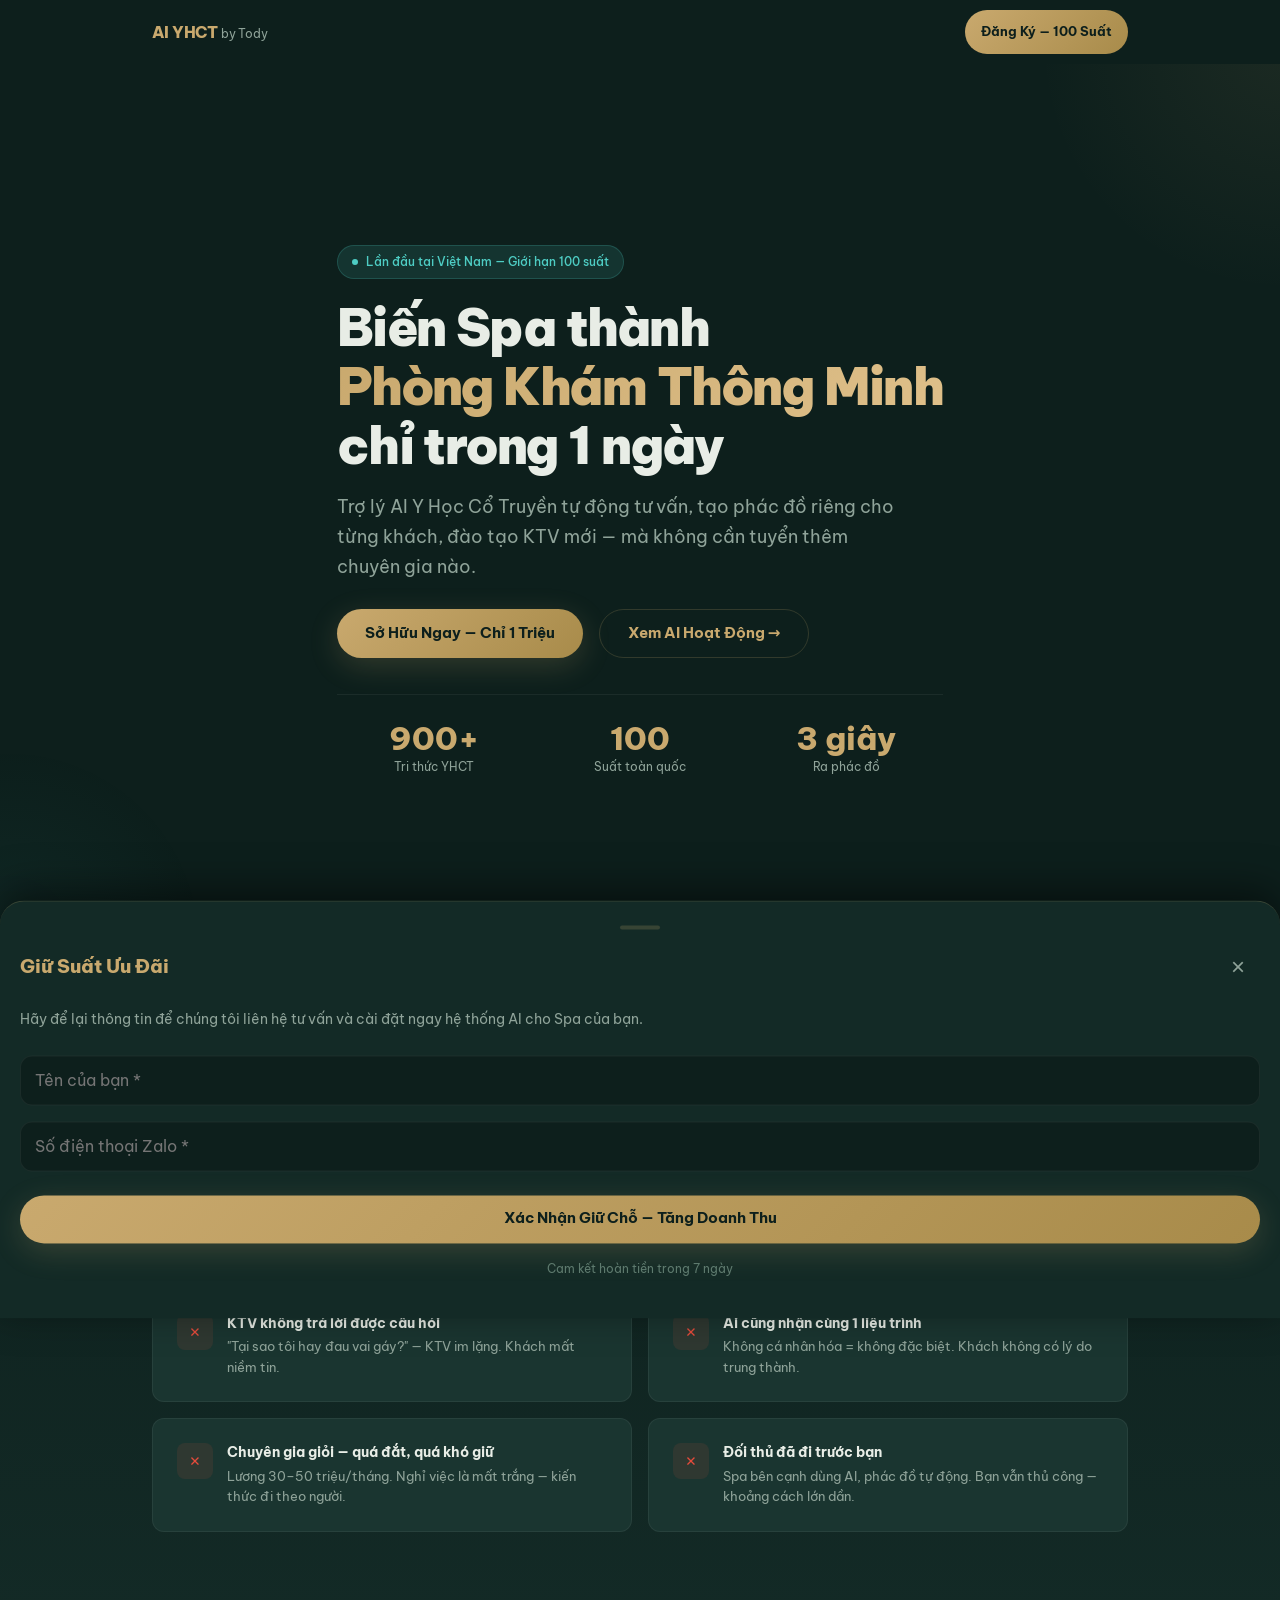
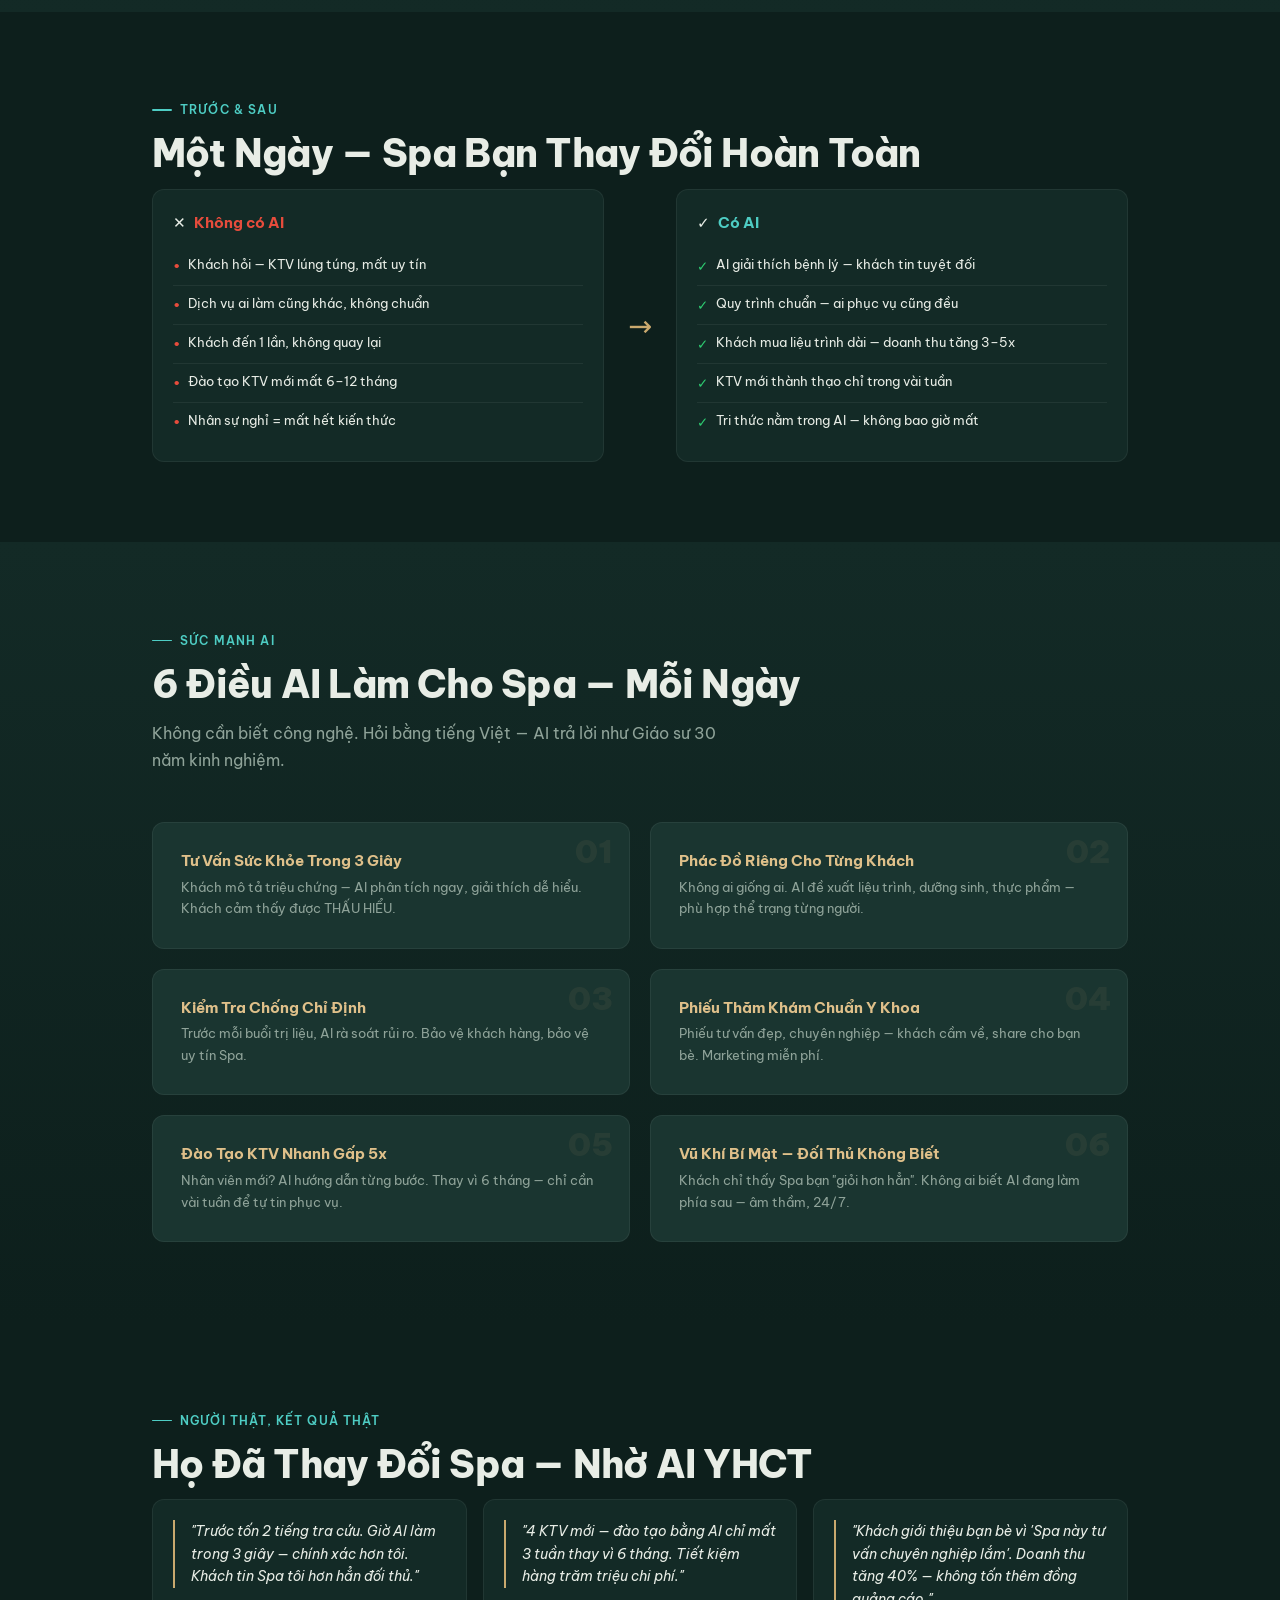
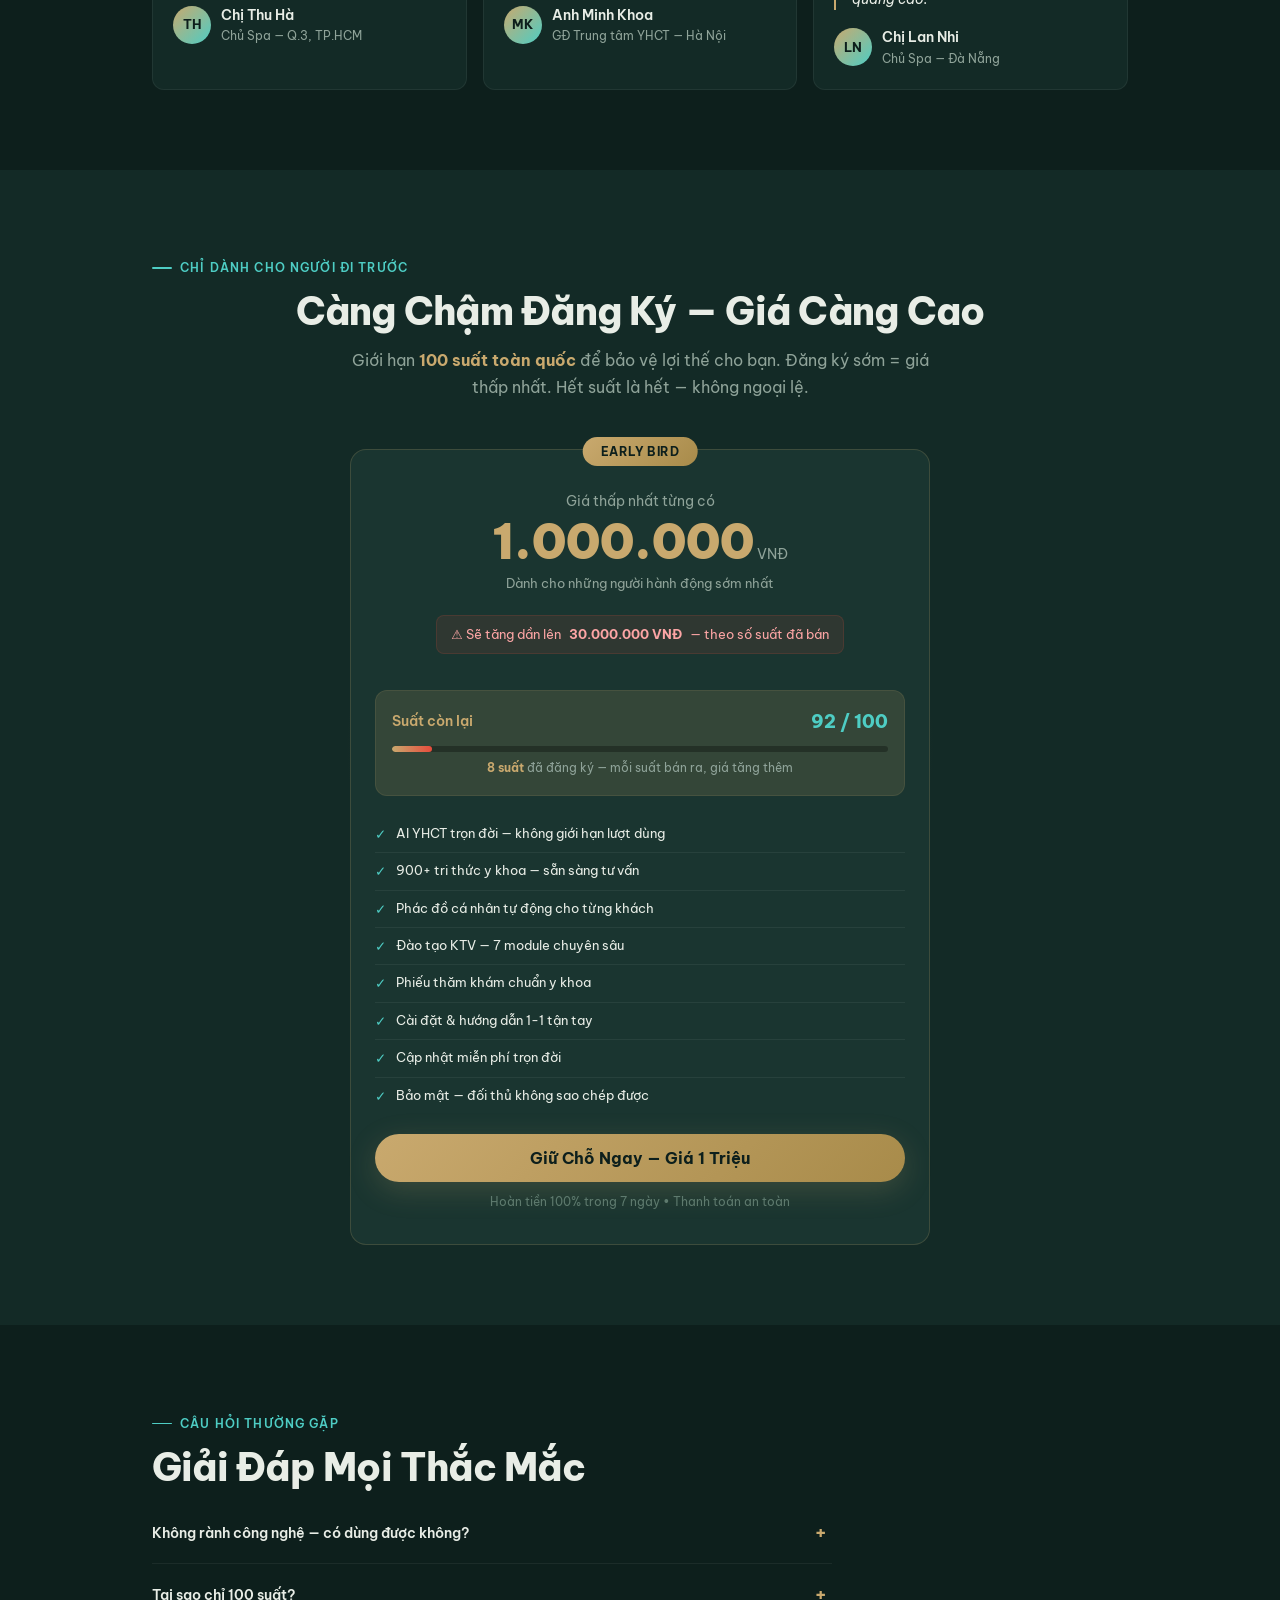
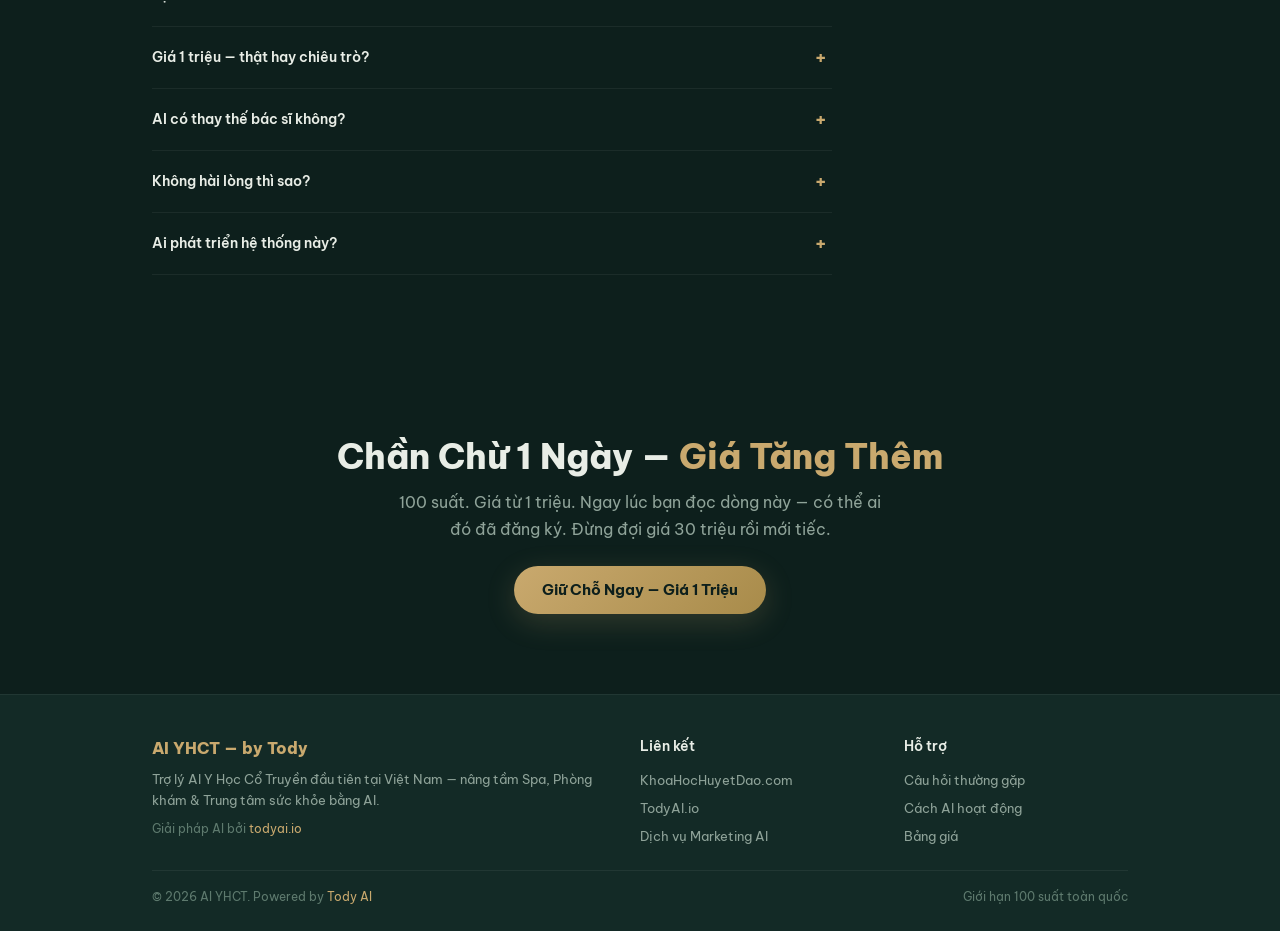
==== commit dff9c6e5: "feat: add How It Works landing page and clinical demo data" ====
--- a/landing/index.html
+++ b/landing/index.html
@@ -77,7 +77,7 @@
     <nav class="nav" id="nav" aria-label="Main navigation">
         <div class="container nav-inner">
             <div class="nav-logo">AI YHCT <span>by Tody</span></div>
-            <a href="#pricing" class="nav-cta">Đăng Ký — 100 Suất</a>
+            <a href="#" class="nav-cta">Đăng Ký — 100 Suất</a>
         </div>
     </nav>
 
@@ -94,8 +94,8 @@
                     KTV mới — mà không cần tuyển thêm chuyên gia nào.</p>
 
                 <div class="hero-actions">
-                    <a href="#pricing" class="btn btn-primary">Sở Hữu Ngay — Chỉ 1 Triệu</a>
-                    <a href="#features" class="btn btn-outline">AI làm được gì? →</a>
+                    <a href="#" class="btn btn-primary">Sở Hữu Ngay — Chỉ 1 Triệu</a>
+                    <a href="how-it-works.html" class="btn btn-outline">Xem AI Hoạt Động →</a>
                 </div>
 
                 <div class="hero-stats">
@@ -328,8 +328,7 @@
                         <li><span class="check">✓</span> Bảo mật — đối thủ không sao chép được</li>
                     </ul>
 
-                    <a href="https://khoahochuyetdao.com" class="btn btn-primary btn-full" id="cta-main">Giữ Chỗ Ngay —
-                        Giá 1 Triệu</a>
+                    <a href="#" class="btn btn-primary btn-full" id="cta-main">Giữ Chỗ Ngay — Giá 1 Triệu</a>
                     <p class="price-guarantee">Hoàn tiền 100% trong 7 ngày • Thanh toán an toàn</p>
                 </div>
             </div>
@@ -397,7 +396,7 @@
                 <h2>Chần Chừ 1 Ngày — <span class="text-gold">Giá Tăng Thêm</span></h2>
                 <p>100 suất. Giá từ 1 triệu. Ngay lúc bạn đọc dòng này — có thể ai đó đã đăng ký. Đừng đợi giá 30 triệu
                     rồi mới tiếc.</p>
-                <a href="#pricing" class="btn btn-primary">Giữ Chỗ Ngay — Giá 1 Triệu</a>
+                <a href="#" class="btn btn-primary">Giữ Chỗ Ngay — Giá 1 Triệu</a>
             </div>
         </section>
 
@@ -423,7 +422,7 @@
                 <div class="footer-col">
                     <h4>Hỗ trợ</h4>
                     <a href="#faq">Câu hỏi thường gặp</a>
-                    <a href="https://khoahochuyetdao.com" target="_blank" rel="noopener">Đăng ký tư vấn</a>
+                    <a href="how-it-works.html">Cách AI hoạt động</a>
                     <a href="#pricing">Bảng giá</a>
                 </div>
             </div>
@@ -435,6 +434,32 @@
         </div>
     </footer>
 
+    <!-- BOTTOM SHEET OVERLAY & CONTENT -->
+    <div id="sheetOverlay" class="sheet-overlay"></div>
+    <div id="registerSheet" class="bottom-sheet" aria-hidden="true" role="dialog" aria-modal="true"
+        aria-labelledby="sheetTitle">
+        <div class="sheet-drag-handle"></div>
+        <div class="sheet-header">
+            <h2 id="sheetTitle" class="sheet-title">Giữ Suất Ưu Đãi</h2>
+            <button id="closeSheetBtn" class="sheet-close" aria-label="Đóng bảng đăng ký">×</button>
+        </div>
+        <div class="sheet-content">
+            <p style="color:var(--text-muted); font-size: 0.9rem; margin-bottom: 24px; line-height:1.5;">Hãy để lại
+                thông tin để chúng tôi liên hệ tư vấn và cài đặt ngay hệ thống AI cho Spa của bạn.</p>
+            <form action="https://khoahochuyetdao.com" method="GET"
+                style="display: flex; flex-direction: column; gap: 16px;">
+                <input type="text" placeholder="Tên của bạn *" required
+                    style="width: 100%; padding: 14px; border-radius: 12px; border: 1px solid var(--border); background: var(--bg); color: var(--text); min-height: 44px; font-family: inherit; font-size: 1rem;" />
+                <input type="tel" placeholder="Số điện thoại Zalo *" required
+                    style="width: 100%; padding: 14px; border-radius: 12px; border: 1px solid var(--border); background: var(--bg); color: var(--text); min-height: 44px; font-family: inherit; font-size: 1rem;" />
+                <button type="submit" class="btn btn-primary" style="margin-top: 8px;">Xác Nhận Giữ Chỗ — Tăng Doanh
+                    Thu</button>
+            </form>
+            <p style="text-align: center; font-size: 0.75rem; color: var(--text-dim); margin-top: 16px;">Cam kết hoàn
+                tiền trong 7 ngày</p>
+        </div>
+    </div>
+
     <script src="scripts.js" defer></script>
 </body>
 
--- a/landing/styles.css
+++ b/landing/styles.css
@@ -44,10 +44,21 @@
   --radius: 12px;
   --radius-lg: 16px;
   --radius-full: 50px;
+
+  /* UI States & Layering */
+  --nav-height: 60px;
+  /* Tự động cập nhật bởi JS */
+  --z-base: 1;
+  --z-sticky: 50;
+  --z-nav: 100;
+  --z-overlay: 150;
+  --z-sheet: 200;
 }
 
 /* === RESET === */
-*, *::before, *::after {
+*,
+*::before,
+*::after {
   box-sizing: border-box;
   margin: 0;
   padding: 0;
@@ -73,22 +84,43 @@
   text-decoration: none;
   transition: color 0.2s;
 }
-a:hover { color: var(--primary-light); }
-
-img { max-width: 100%; display: block; }
-ul { list-style: none; }
-
-/* === CONTAINER === */
+
+a:hover {
+  color: var(--primary-light);
+}
+
+img {
+  max-width: 100%;
+  display: block;
+}
+
+ul {
+  list-style: none;
+}
+
+/* === CONTAINER & MAIN === */
+main {
+  /* UX Master: Phòng đè content (Poka-Yoke) */
+  padding-top: var(--nav-height);
+  min-height: 100svh;
+}
+
 .container {
   max-width: 1040px;
   margin: 0 auto;
   padding: 0 16px;
 }
+
 @media (min-width: 375px) {
-  .container { padding: 0 20px; }
-}
+  .container {
+    padding: 0 20px;
+  }
+}
+
 @media (min-width: 768px) {
-  .container { padding: 0 32px; }
+  .container {
+    padding: 0 32px;
+  }
 }
 
 /* === BUTTONS === */
@@ -116,6 +148,7 @@
   font-size: 0.95rem;
   box-shadow: var(--shadow-gold);
 }
+
 .btn-primary:hover {
   transform: translateY(-2px);
   box-shadow: 0 12px 40px rgba(201, 169, 110, 0.35);
@@ -129,6 +162,7 @@
   font-size: 0.95rem;
   border: 1.5px solid var(--border-gold);
 }
+
 .btn-outline:hover {
   background: var(--primary-glow);
   border-color: var(--primary);
@@ -147,10 +181,12 @@
   top: 0;
   left: 0;
   right: 0;
-  z-index: 100;
+  z-index: var(--z-nav);
   padding: 10px 0;
-  transition: all 0.3s ease;
-}
+  transition: transform 0.3s ease, background-color 0.3s ease, border-color 0.3s ease, padding 0.3s ease;
+  will-change: transform;
+}
+
 .nav.scrolled {
   background: var(--bg-glass);
   backdrop-filter: blur(20px);
@@ -173,6 +209,7 @@
   letter-spacing: -0.02em;
   white-space: nowrap;
 }
+
 .nav-logo span {
   color: var(--text-muted);
   font-weight: 400;
@@ -192,6 +229,7 @@
   transition: all 0.2s;
   white-space: nowrap;
 }
+
 .nav-cta:hover {
   transform: translateY(-1px);
   box-shadow: var(--shadow-gold);
@@ -203,7 +241,7 @@
   min-height: 100svh;
   display: flex;
   align-items: center;
-  padding: 80px 0 48px;
+  padding: 40px 0 48px;
   position: relative;
   overflow: hidden;
 }
@@ -221,6 +259,7 @@
   background: radial-gradient(circle, rgba(201, 169, 110, 0.08), transparent 70%);
   pointer-events: none;
 }
+
 .hero::after {
   content: '';
   position: absolute;
@@ -319,8 +358,13 @@
 }
 
 @media (min-width: 375px) {
-  .hero-stat-label { font-size: 0.75rem; }
-  .hero-stat-num { font-size: clamp(1.5rem, 4vw, 2rem); }
+  .hero-stat-label {
+    font-size: 0.75rem;
+  }
+
+  .hero-stat-num {
+    font-size: clamp(1.5rem, 4vw, 2rem);
+  }
 }
 
 @media (min-width: 768px) {
@@ -346,6 +390,7 @@
   font-weight: 600;
   margin-bottom: 12px;
 }
+
 .section-label::before {
   content: '';
   width: 20px;
@@ -371,8 +416,13 @@
 }
 
 @media (min-width: 768px) {
-  section { padding: 80px 0; }
-  .section-desc { margin-bottom: 48px; }
+  section {
+    padding: 80px 0;
+  }
+
+  .section-desc {
+    margin-bottom: 48px;
+  }
 }
 
 /* === PAIN SECTION === */
@@ -429,7 +479,10 @@
     grid-template-columns: repeat(2, 1fr);
     gap: 16px;
   }
-  .pain-card { padding: 24px; }
+
+  .pain-card {
+    padding: 24px;
+  }
 }
 
 /* === TRANSFORMATION === */
@@ -464,7 +517,10 @@
   gap: 8px;
   line-height: 1.5;
 }
-.transform-item:last-child { border-bottom: none; }
+
+.transform-item:last-child {
+  border-bottom: none;
+}
 
 .transform-item .icon {
   flex-shrink: 0;
@@ -472,9 +528,17 @@
   font-weight: 700;
 }
 
-.text-danger { color: var(--danger); }
-.text-success { color: var(--success); }
-.text-accent { color: var(--accent); }
+.text-danger {
+  color: var(--danger);
+}
+
+.text-success {
+  color: var(--success);
+}
+
+.text-accent {
+  color: var(--accent);
+}
 
 .transform-arrow {
   display: flex;
@@ -491,6 +555,7 @@
     gap: 24px;
     align-items: stretch;
   }
+
   .transform-arrow {
     font-size: 1.8rem;
     padding: 0;
@@ -518,6 +583,7 @@
   overflow: hidden;
   transition: border-color 0.3s;
 }
+
 .feat-card:hover {
   border-color: var(--border-gold);
 }
@@ -554,8 +620,13 @@
 }
 
 @media (min-width: 768px) {
-  .feat-grid { gap: 20px; }
-  .feat-card { padding: 28px; }
+  .feat-grid {
+    gap: 20px;
+  }
+
+  .feat-card {
+    padding: 28px;
+  }
 }
 
 /* === SOCIAL PROOF === */
@@ -626,6 +697,7 @@
   position: relative;
   overflow: hidden;
 }
+
 .pricing::before {
   content: '';
   position: absolute;
@@ -679,6 +751,7 @@
   color: var(--primary);
   line-height: 1.1;
 }
+
 .price-amount span {
   font-size: 0.9rem;
   font-weight: 400;
@@ -703,6 +776,7 @@
   color: #FCA5A5;
   margin-bottom: 20px;
 }
+
 .price-warning strong {
   margin: 0 2px;
 }
@@ -721,11 +795,13 @@
   justify-content: space-between;
   align-items: center;
 }
+
 .slots-label {
   font-weight: 600;
   color: var(--primary);
   font-size: 0.85rem;
 }
+
 .slots-num {
   font-weight: 800;
   font-size: 1.1rem;
@@ -739,6 +815,7 @@
   overflow: hidden;
   margin: 10px 0 6px;
 }
+
 .slots-fill {
   height: 100%;
   background: linear-gradient(90deg, var(--primary), var(--danger));
@@ -750,6 +827,7 @@
   font-size: 0.78rem;
   color: var(--text-muted);
 }
+
 .slots-text strong {
   color: var(--primary);
 }
@@ -759,6 +837,7 @@
   text-align: left;
   margin: 20px 0;
 }
+
 .price-features li {
   padding: 8px 0;
   border-bottom: 1px solid var(--border);
@@ -768,7 +847,10 @@
   font-size: 0.84rem;
   line-height: 1.45;
 }
-.price-features li:last-child { border-bottom: none; }
+
+.price-features li:last-child {
+  border-bottom: none;
+}
 
 .check {
   color: var(--accent);
@@ -784,7 +866,9 @@
 }
 
 @media (min-width: 375px) {
-  .price-box { padding: 32px 24px; }
+  .price-box {
+    padding: 32px 24px;
+  }
 }
 
 /* === FAQ === */
@@ -861,7 +945,9 @@
 }
 
 @media (min-width: 768px) {
-  .final-cta { padding: 80px 0; }
+  .final-cta {
+    padding: 80px 0;
+  }
 }
 
 /* === FOOTER === */
@@ -905,7 +991,10 @@
   padding: 3px 0;
   transition: color 0.2s;
 }
-.footer-col a:hover { color: var(--primary); }
+
+.footer-col a:hover {
+  color: var(--primary);
+}
 
 .footer-bottom {
   border-top: 1px solid var(--border);
@@ -924,18 +1013,123 @@
     grid-template-columns: 2fr 1fr 1fr;
     gap: 40px;
   }
-  footer { padding: 40px 0 28px; }
+
+  footer {
+    padding: 40px 0 28px;
+  }
+}
+
+/* === BOTTOM SHEET (NATIVE FEEL) === */
+.sheet-overlay {
+  position: fixed;
+  top: 0;
+  left: 0;
+  right: 0;
+  bottom: 0;
+  background: rgba(0, 0, 0, 0.6);
+  backdrop-filter: blur(4px);
+  -webkit-backdrop-filter: blur(4px);
+  z-index: var(--z-overlay);
+  opacity: 0;
+  visibility: hidden;
+  transition: opacity 0.3s ease, visibility 0.3s ease;
+}
+
+.sheet-overlay.active {
+  opacity: 1;
+  visibility: visible;
+}
+
+.bottom-sheet {
+  position: fixed;
+  bottom: 0;
+  left: 0;
+  right: 0;
+  background: var(--bg-card);
+  border-top-left-radius: 24px;
+  border-top-right-radius: 24px;
+  z-index: var(--z-sheet);
+  padding: 24px 20px 40px;
+  box-shadow: 0 -10px 40px rgba(0, 0, 0, 0.5);
+  transform: translateY(100%);
+  transition: transform 0.4s cubic-bezier(0.32, 0.72, 0, 1);
+  will-change: transform;
+  display: flex;
+  flex-direction: column;
+  max-height: 90vh;
+  overflow-y: auto;
+  border-top: 1px solid var(--border-gold);
+}
+
+.bottom-sheet.active {
+  transform: translateY(0);
+}
+
+.sheet-drag-handle {
+  width: 40px;
+  height: 4px;
+  background: var(--border-gold);
+  border-radius: 4px;
+  margin: 0 auto 16px;
+}
+
+.sheet-header {
+  display: flex;
+  justify-content: space-between;
+  align-items: center;
+  margin-bottom: 20px;
+}
+
+.sheet-title {
+  font-size: 1.2rem;
+  font-weight: 800;
+  color: var(--primary);
+}
+
+.sheet-close {
+  background: transparent;
+  border: none;
+  color: var(--text-muted);
+  font-size: 1.5rem;
+  line-height: 1;
+  cursor: pointer;
+  min-width: 44px;
+  min-height: 44px;
+  display: flex;
+  align-items: center;
+  justify-content: center;
+  border-radius: 50%;
+  transition: background 0.2s, color 0.2s;
+}
+
+.sheet-close:hover {
+  background: var(--danger-soft);
+  color: var(--danger);
 }
 
 /* === ANIMATIONS === */
 @keyframes fadeInUp {
-  from { opacity: 0; transform: translateY(20px); }
-  to { opacity: 1; transform: translateY(0); }
+  from {
+    opacity: 0;
+    transform: translateY(20px);
+  }
+
+  to {
+    opacity: 1;
+    transform: translateY(0);
+  }
 }
 
 @keyframes pulse {
-  0%, 100% { opacity: 1; }
-  50% { opacity: 0.4; }
+
+  0%,
+  100% {
+    opacity: 1;
+  }
+
+  50% {
+    opacity: 0.4;
+  }
 }
 
 /* Scroll reveal */
@@ -944,6 +1138,7 @@
   transform: translateY(24px);
   transition: opacity 0.6s ease, transform 0.6s ease;
 }
+
 .reveal.visible {
   opacity: 1;
   transform: translateY(0);
@@ -951,17 +1146,33 @@
 
 /* Reduced motion */
 @media (prefers-reduced-motion: reduce) {
-  *, *::before, *::after {
+
+  *,
+  *::before,
+  *::after {
     animation-duration: 0.01ms !important;
     transition-duration: 0.01ms !important;
   }
-  .reveal { opacity: 1; transform: none; }
+
+  .reveal {
+    opacity: 1;
+    transform: none;
+  }
 }
 
 /* === UTILITY === */
-.text-center { text-align: center; }
-.text-gold { color: var(--primary); }
-.text-accent { color: var(--accent); }
+.text-center {
+  text-align: center;
+}
+
+.text-gold {
+  color: var(--primary);
+}
+
+.text-accent {
+  color: var(--accent);
+}
+
 .sr-only {
   position: absolute;
   width: 1px;
@@ -971,4 +1182,4 @@
   overflow: hidden;
   clip: rect(0, 0, 0, 0);
   border: 0;
-}
+}
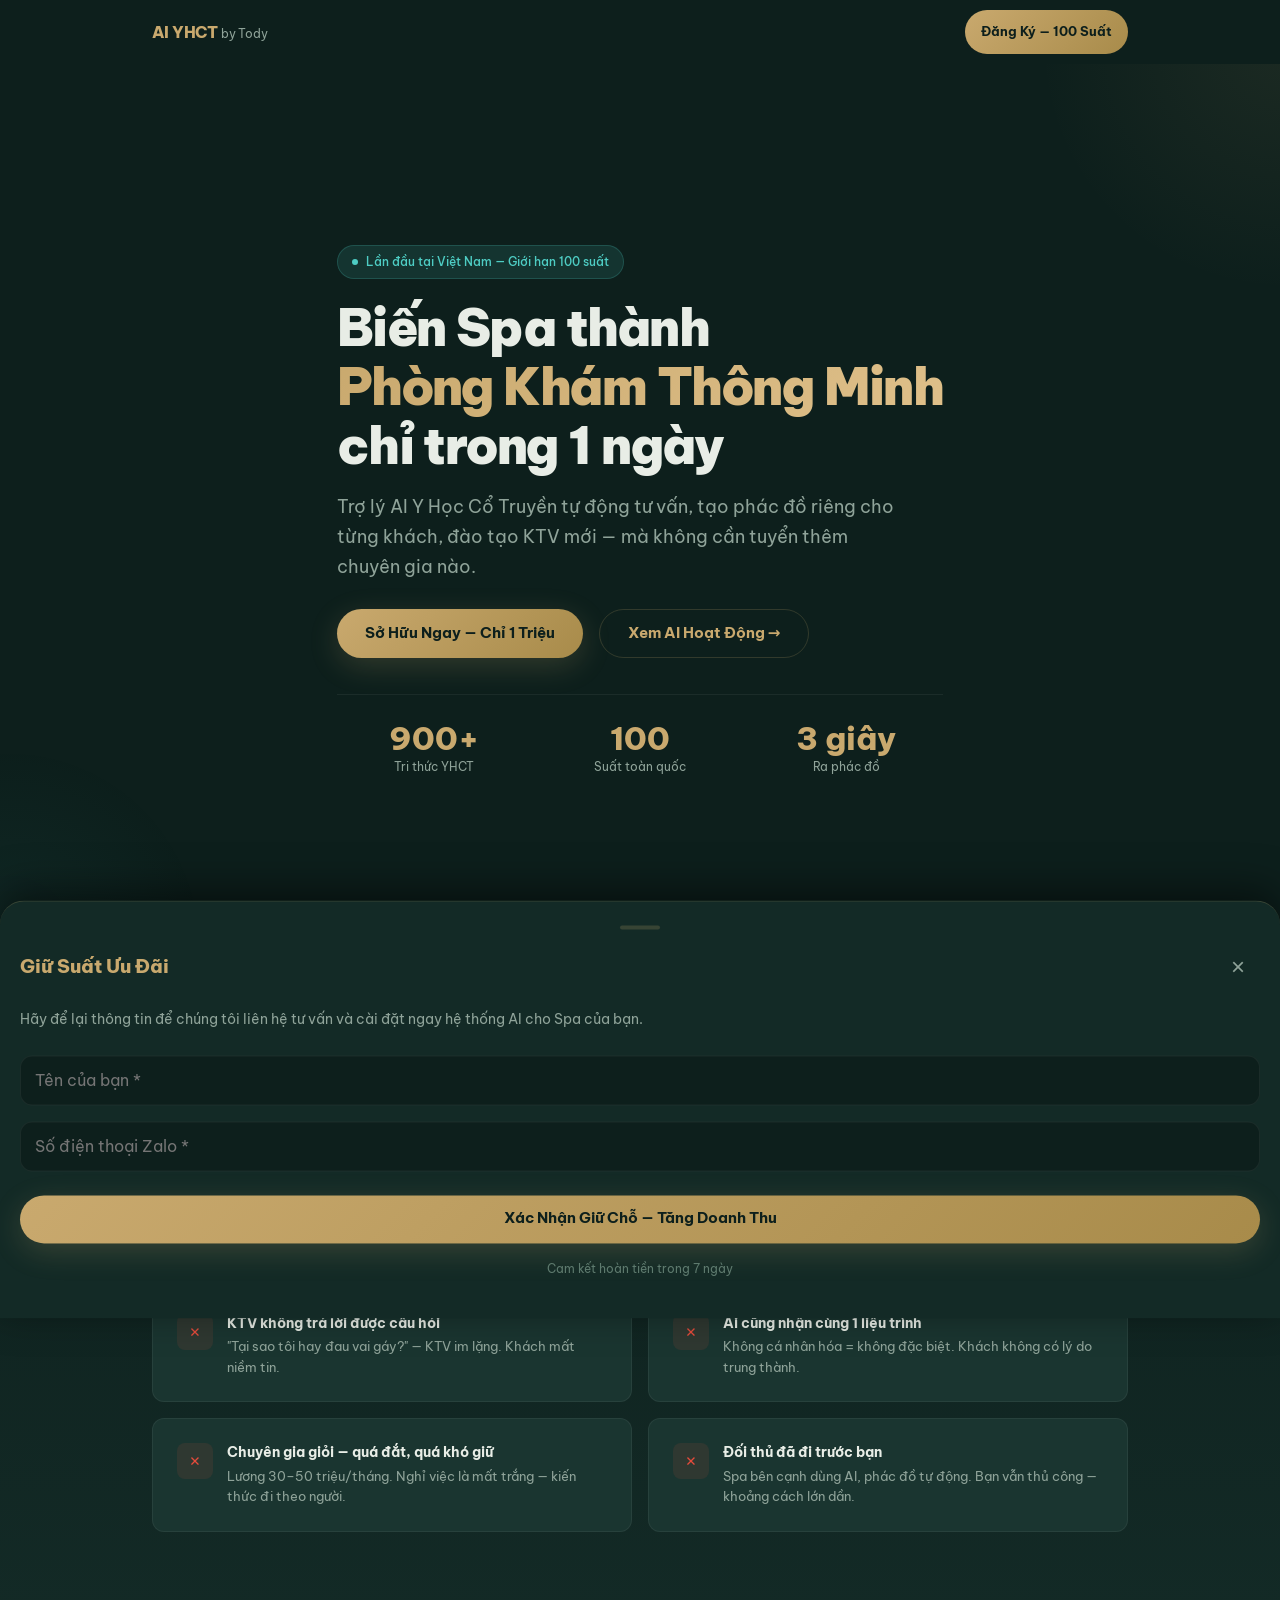
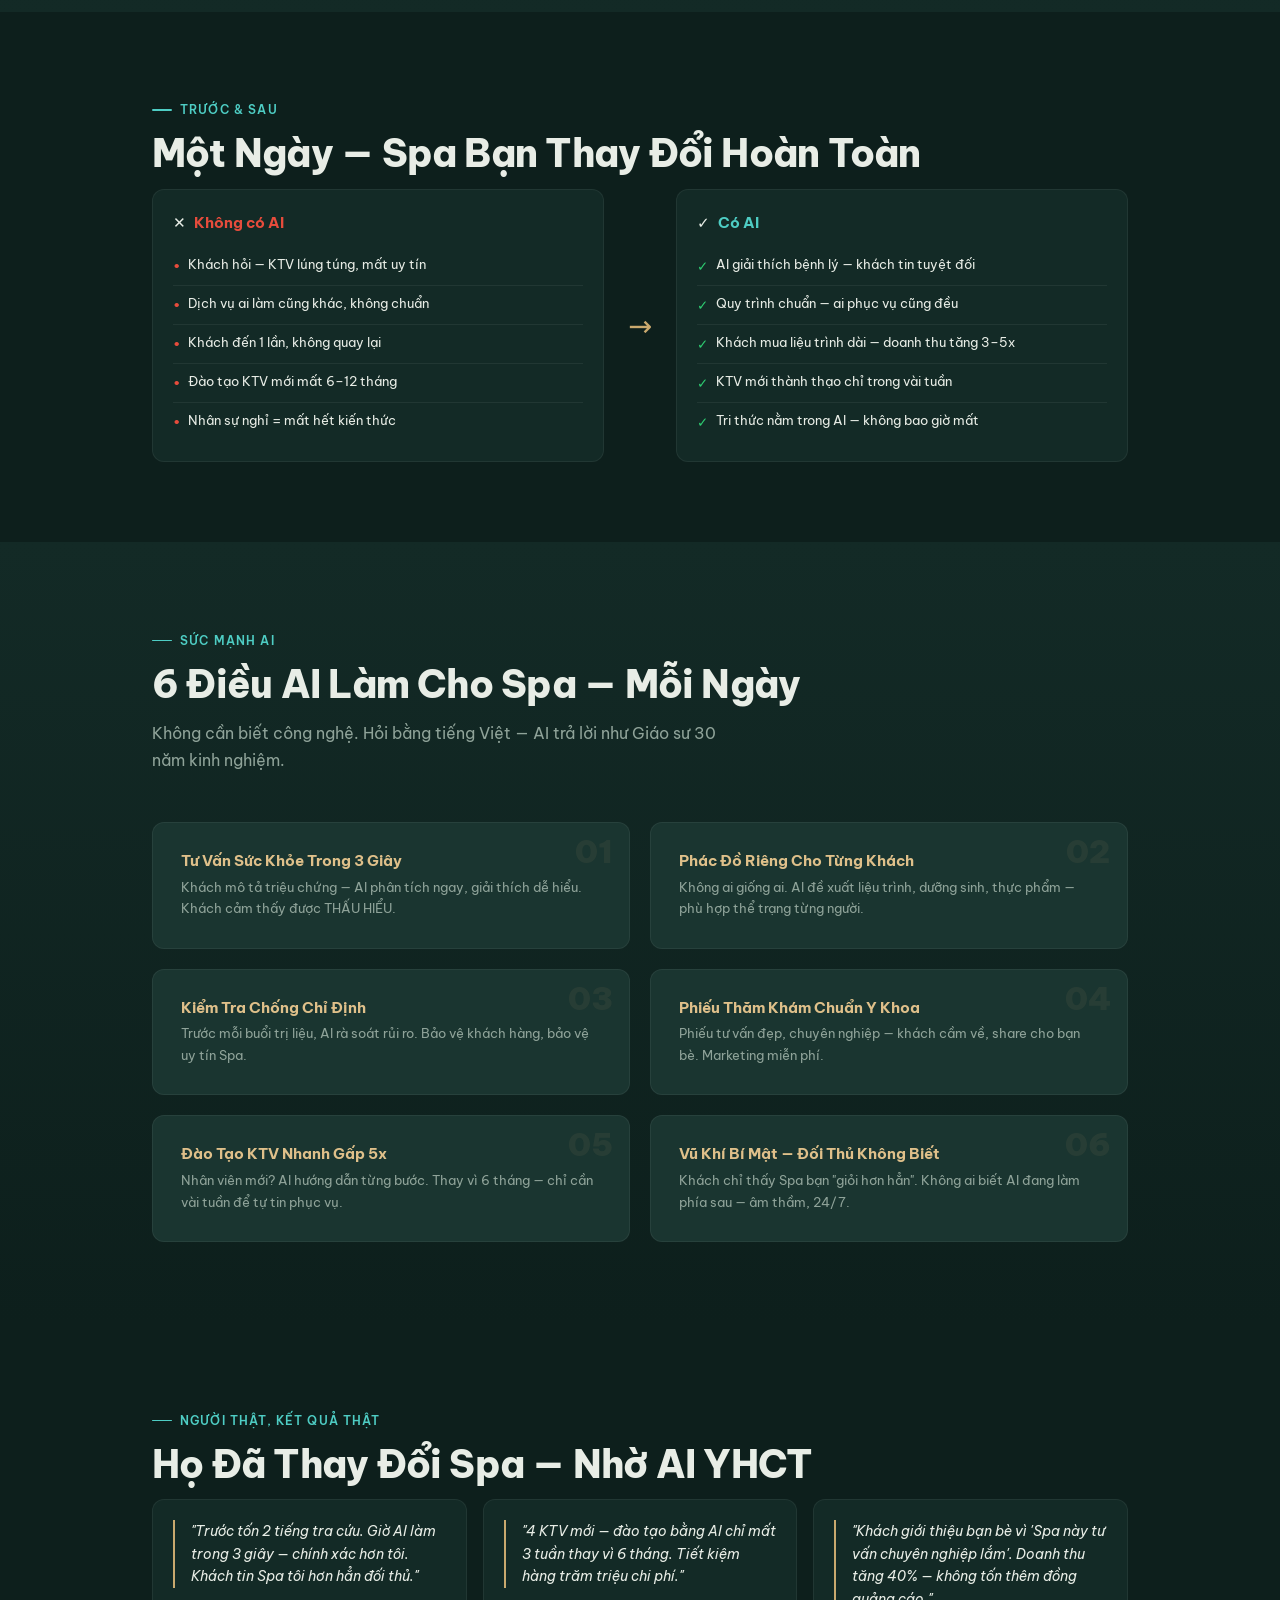
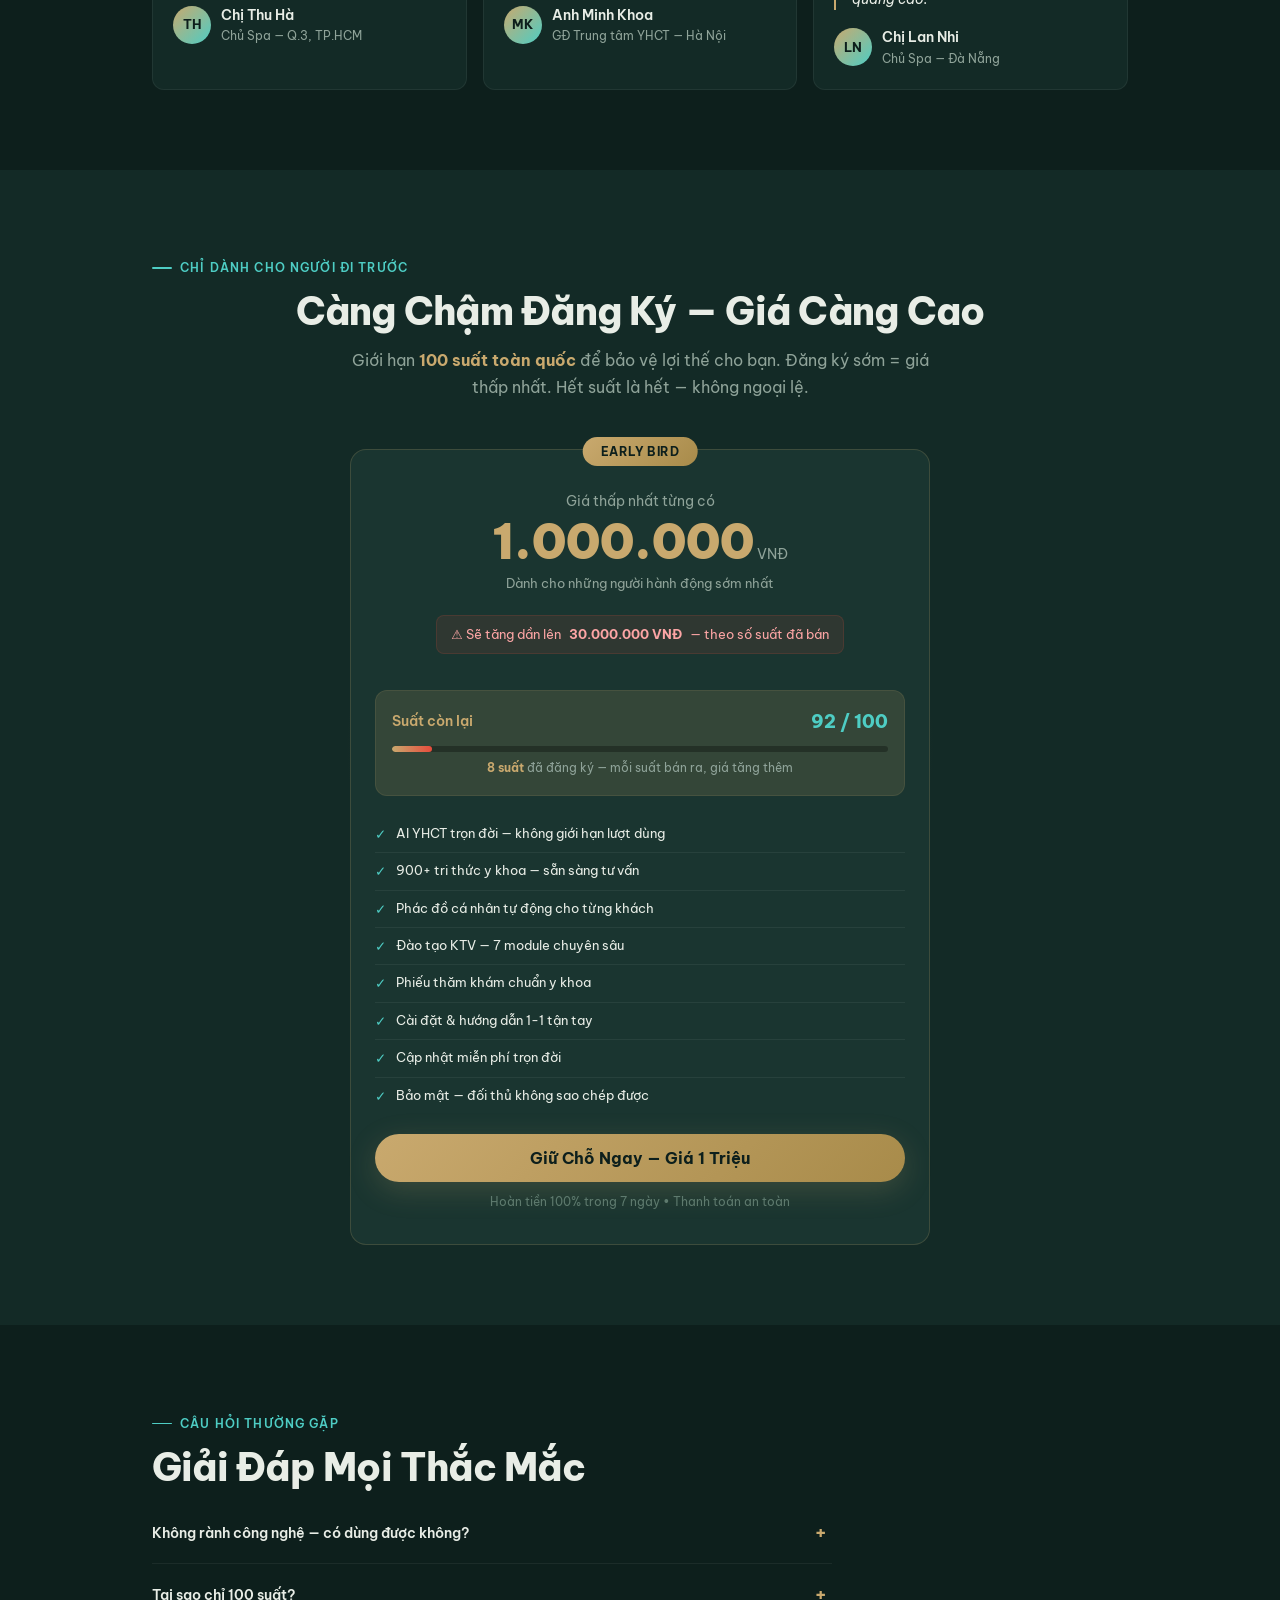
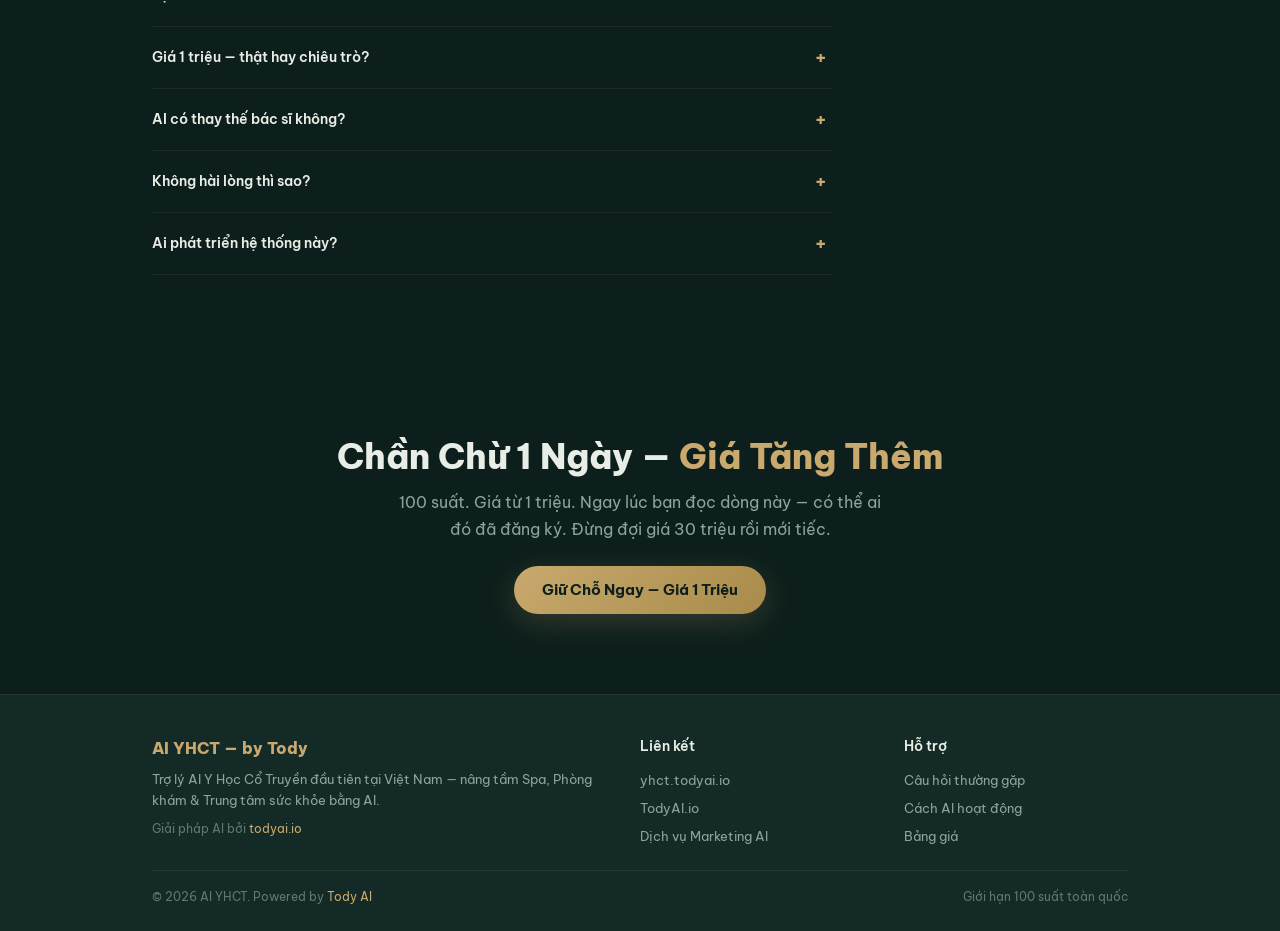
==== commit fd6e3382: "fix: update domain to yhct.todyai.io and add project rules to SKILL.md" ====
--- a/landing/index.html
+++ b/landing/index.html
@@ -8,12 +8,12 @@
     <meta name="description"
         content="Trợ lý AI Y Học Cổ Truyền đầu tiên tại Việt Nam. Tự động tư vấn, tạo phác đồ cá nhân, đào tạo KTV — giúp Spa tăng uy tín & giữ chân khách. Chỉ 100 suất, giá từ 1 triệu.">
     <meta name="keywords"
-        content="trợ lý AI Y Học Cổ Truyền, AI cho spa, AI phòng khám YHCT, phần mềm tư vấn sức khỏe, AI tác động cột sống, KhoaHocHuyetDao">
+        content="trợ lý AI Y Học Cổ Truyền, AI cho spa, AI phòng khám YHCT, phần mềm tư vấn sức khỏe, AI tác động cột sống, Tody AI">
     <meta property="og:title" content="Trợ Lý AI YHCT — Lợi Thế Bí Mật Của Spa Dẫn Đầu">
     <meta property="og:description"
         content="AI tư vấn Y Học Cổ Truyền cho Spa & Phòng khám. 100 suất duy nhất toàn quốc — giá từ 1 triệu, sẽ tăng lên 30 triệu.">
     <meta property="og:type" content="website">
-    <link rel="canonical" href="https://khoahochuyetdao.com/ai-yhct">
+    <link rel="canonical" href="https://yhct.todyai.io">
     <link rel="preconnect" href="https://fonts.googleapis.com">
     <link rel="preconnect" href="https://fonts.gstatic.com" crossorigin>
     <link href="https://fonts.googleapis.com/css2?family=Be+Vietnam+Pro:wght@300;400;500;600;700;800;900&display=swap"
@@ -415,7 +415,7 @@
                 </div>
                 <div class="footer-col">
                     <h4>Liên kết</h4>
-                    <a href="https://khoahochuyetdao.com" target="_blank" rel="noopener">KhoaHocHuyetDao.com</a>
+                    <a href="https://yhct.todyai.io" target="_blank" rel="noopener">yhct.todyai.io</a>
                     <a href="https://todyai.io" target="_blank" rel="noopener">TodyAI.io</a>
                     <a href="https://vietbai.todyai.io" target="_blank" rel="noopener">Dịch vụ Marketing AI</a>
                 </div>
@@ -446,7 +446,7 @@
         <div class="sheet-content">
             <p style="color:var(--text-muted); font-size: 0.9rem; margin-bottom: 24px; line-height:1.5;">Hãy để lại
                 thông tin để chúng tôi liên hệ tư vấn và cài đặt ngay hệ thống AI cho Spa của bạn.</p>
-            <form action="https://khoahochuyetdao.com" method="GET"
+            <form action="https://yhct.todyai.io" method="GET"
                 style="display: flex; flex-direction: column; gap: 16px;">
                 <input type="text" placeholder="Tên của bạn *" required
                     style="width: 100%; padding: 14px; border-radius: 12px; border: 1px solid var(--border); background: var(--bg); color: var(--text); min-height: 44px; font-family: inherit; font-size: 1rem;" />
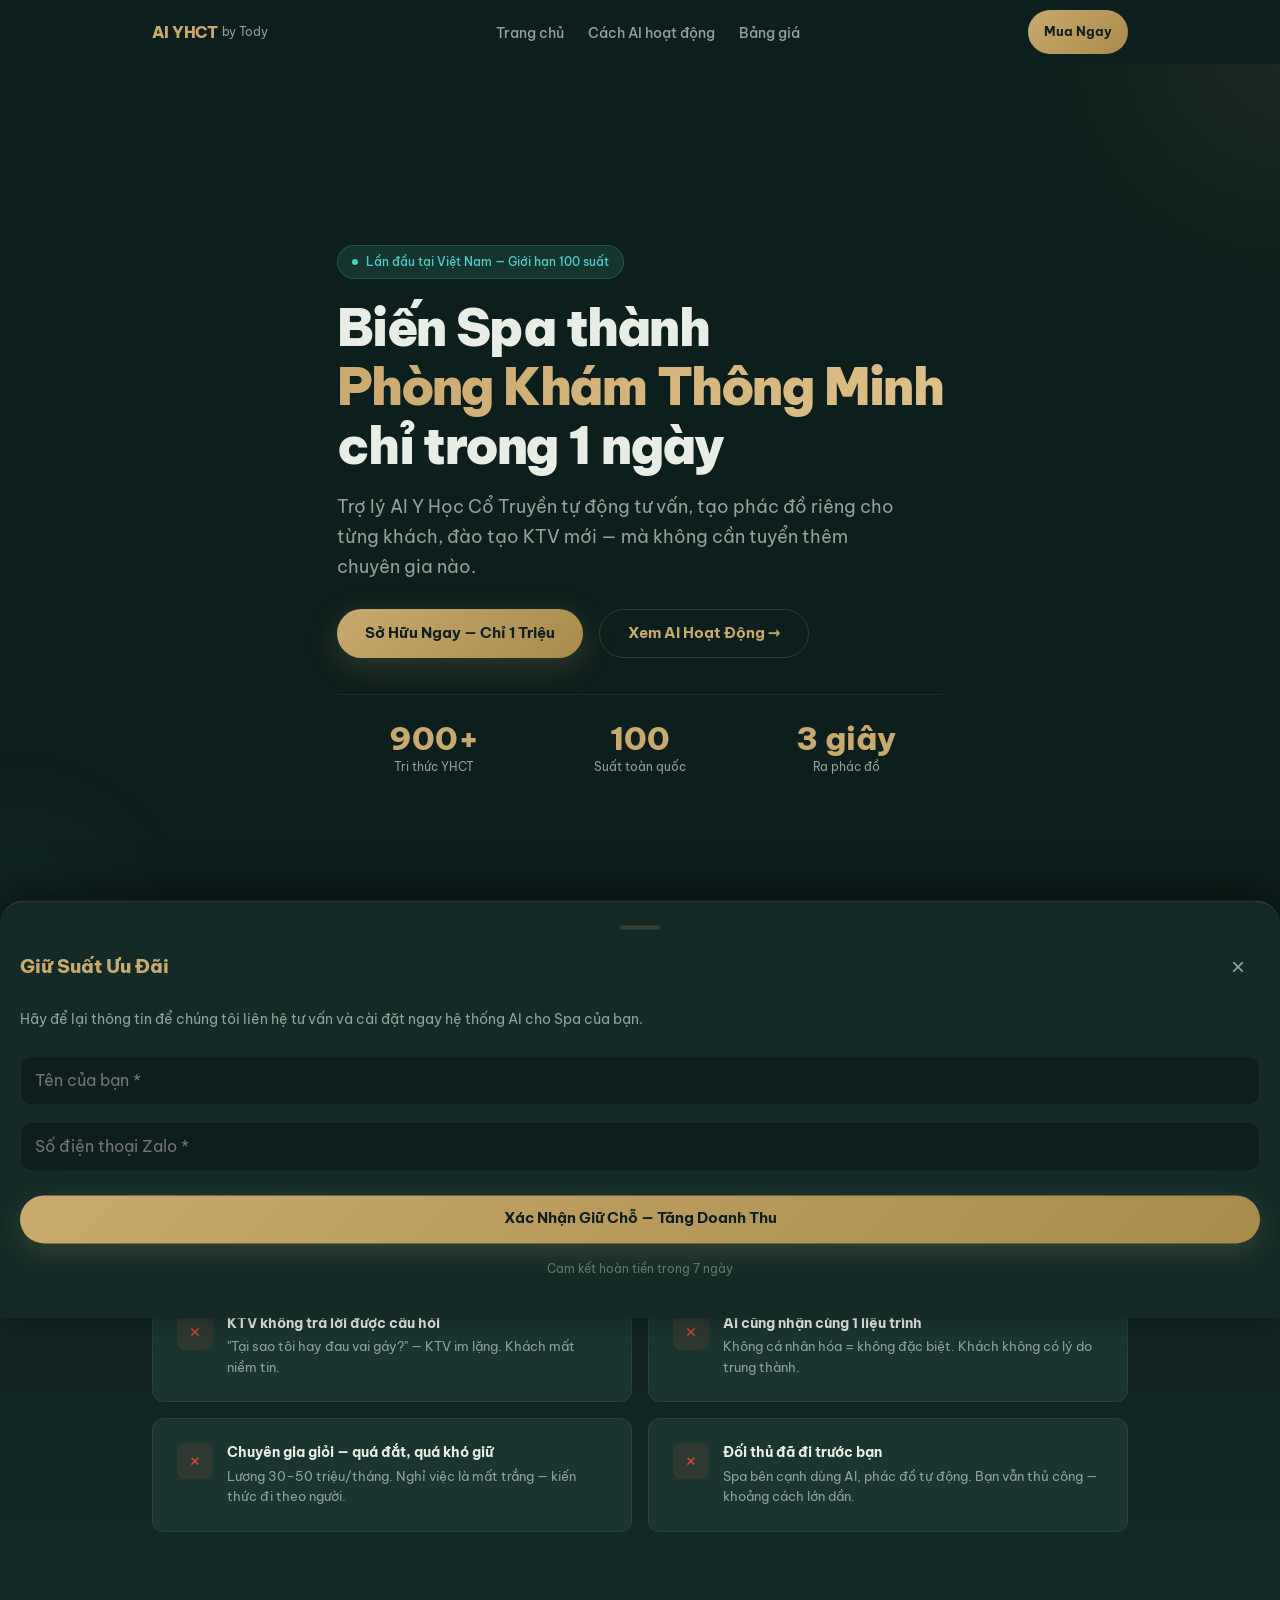
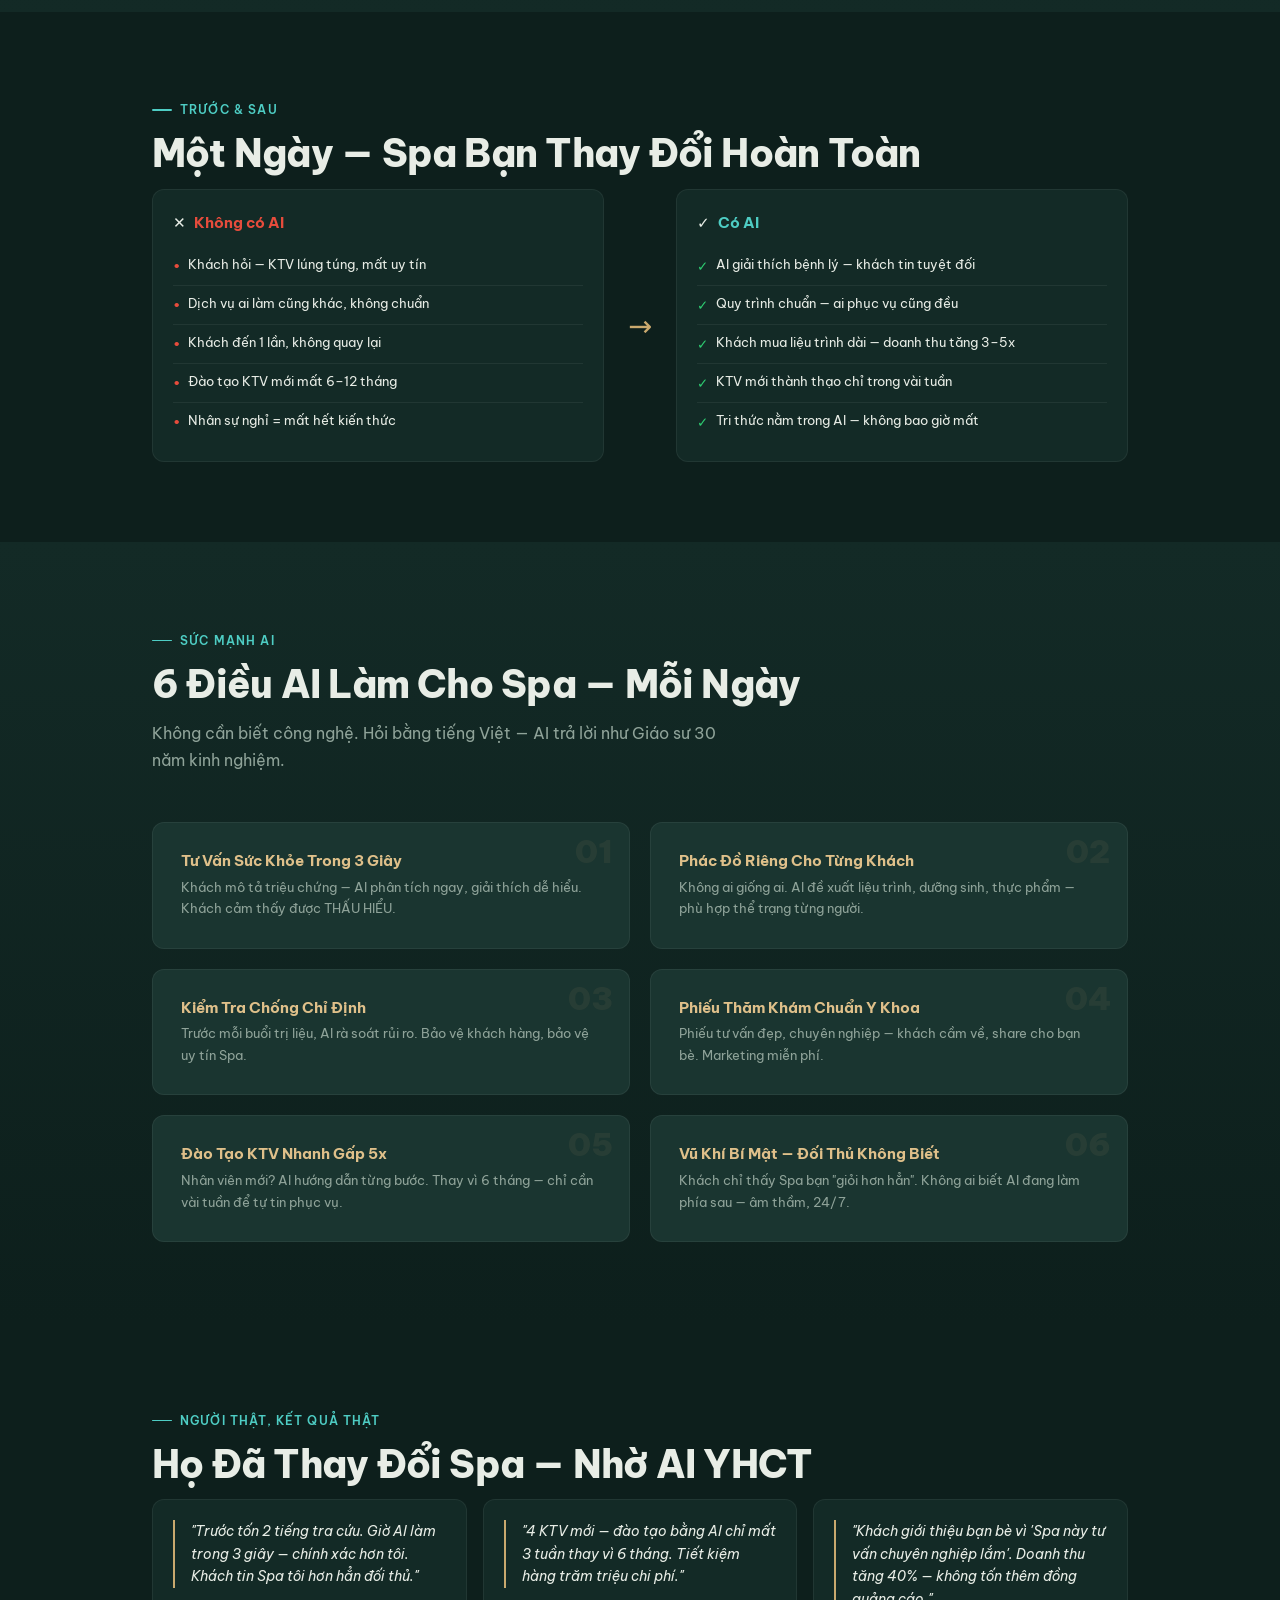
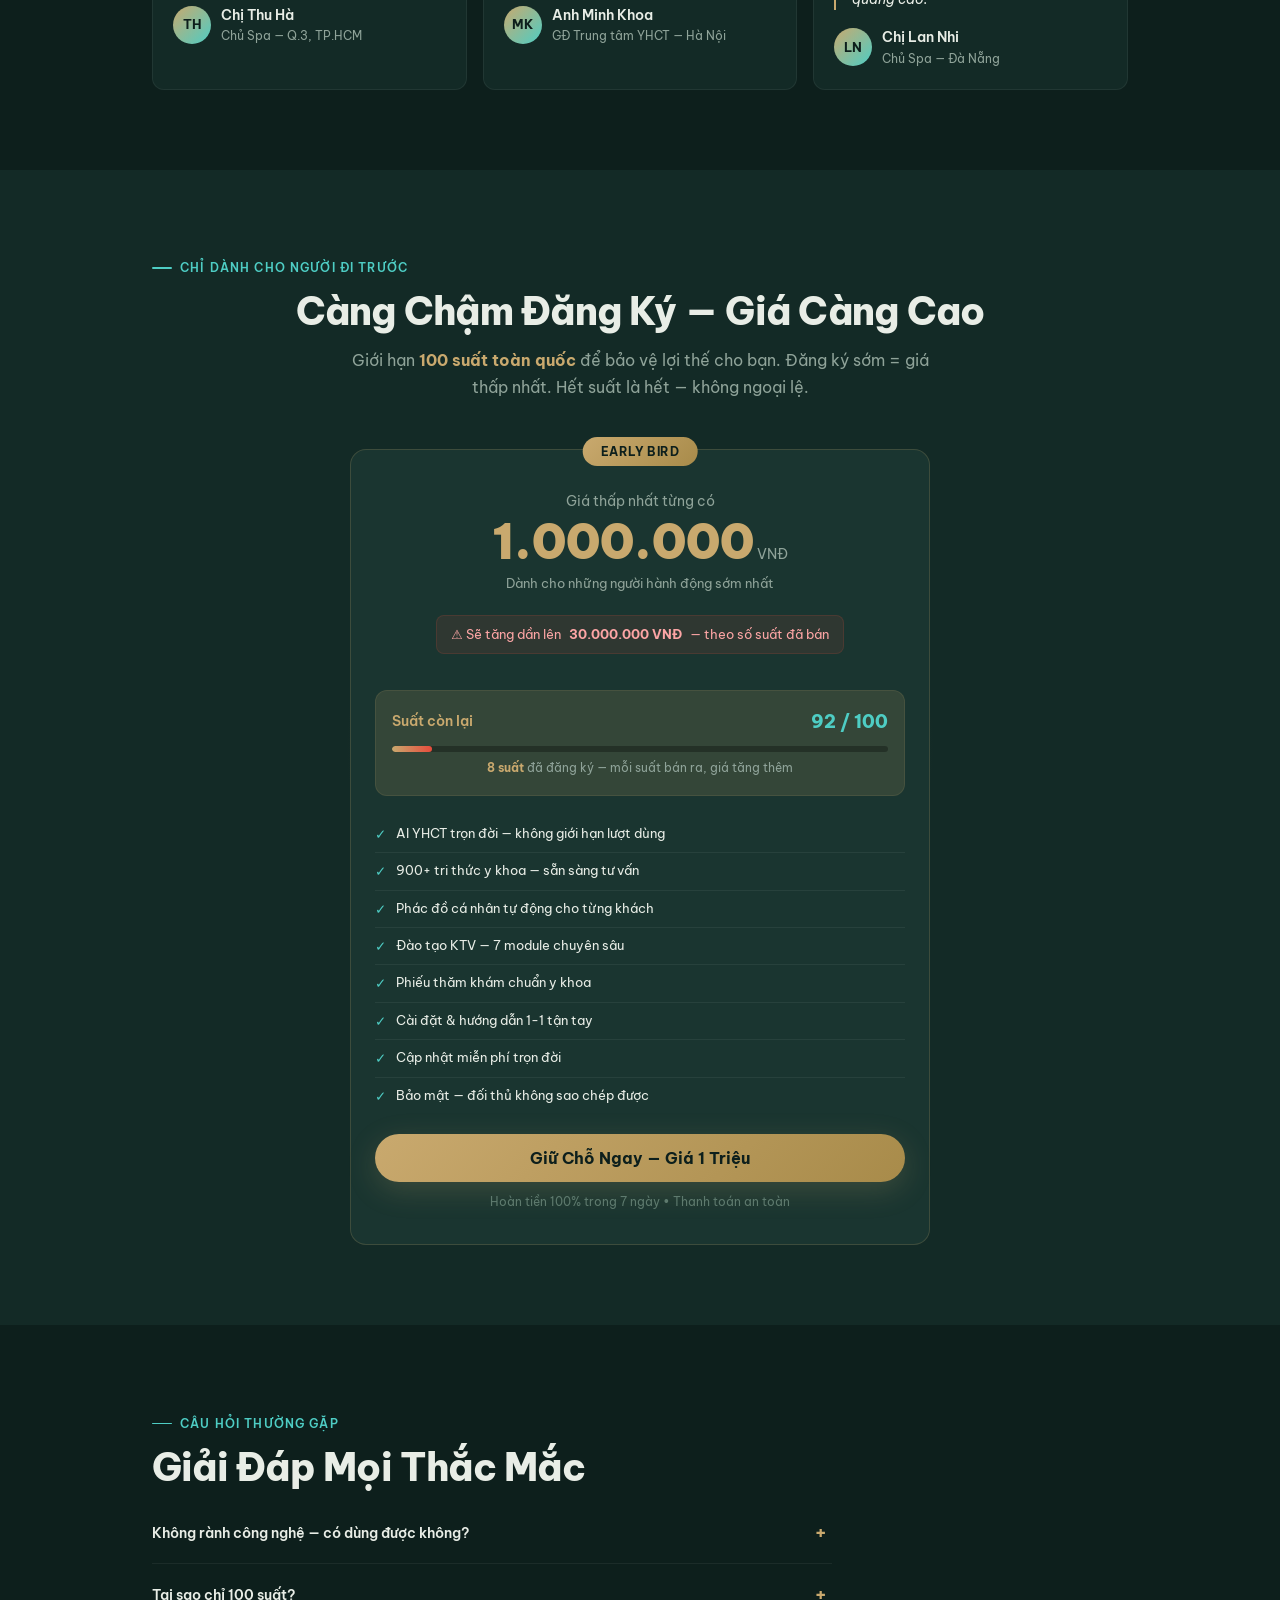
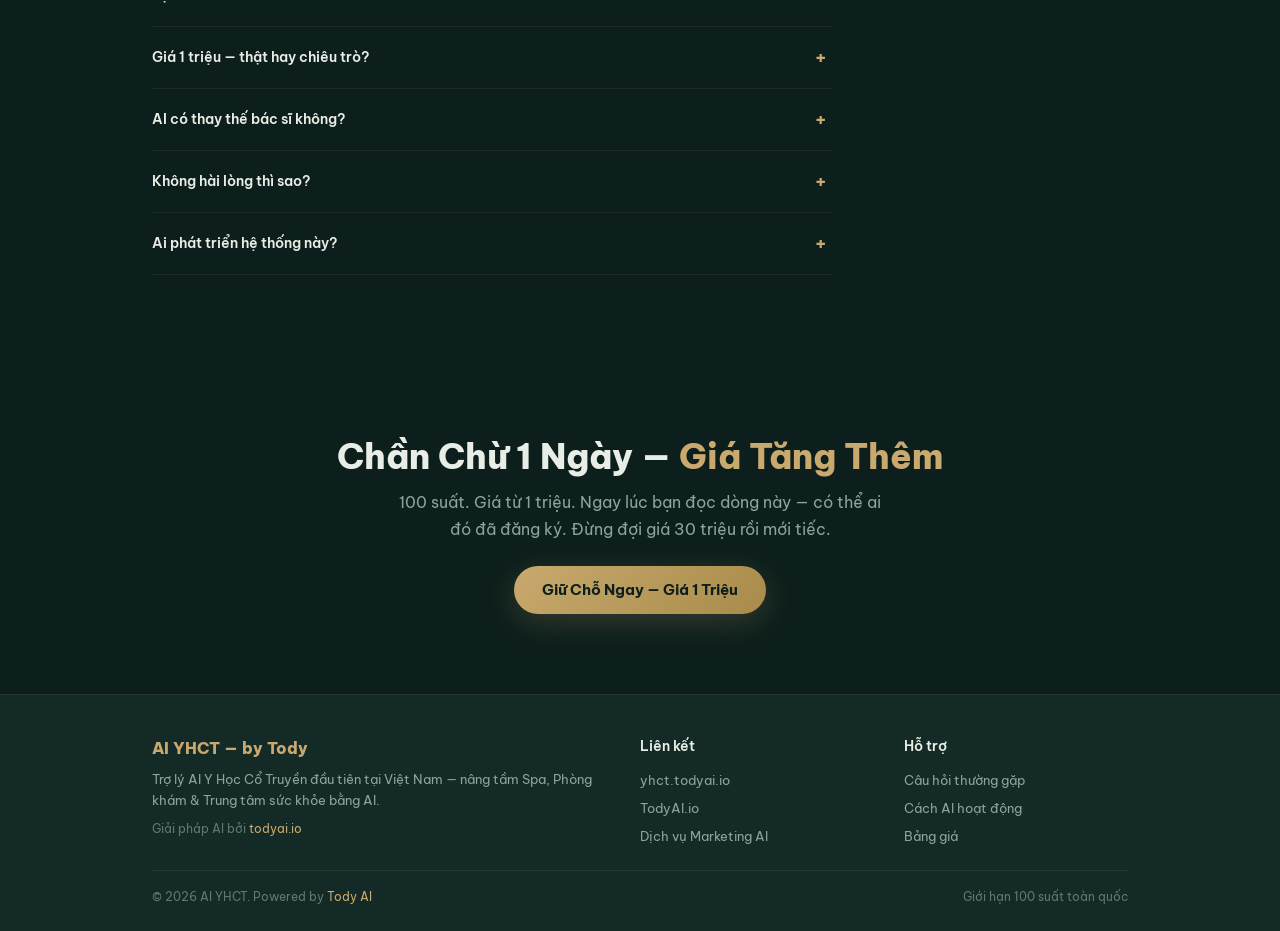
==== commit 1528ddcf: "feat: add cross-page navigation menu to Home and How It Works pages" ====
--- a/landing/index.html
+++ b/landing/index.html
@@ -76,8 +76,13 @@
     <!-- NAVBAR -->
     <nav class="nav" id="nav" aria-label="Main navigation">
         <div class="container nav-inner">
-            <div class="nav-logo">AI YHCT <span>by Tody</span></div>
-            <a href="#" class="nav-cta">Đăng Ký — 100 Suất</a>
+            <a href="#hero" class="nav-logo">AI YHCT <span>by Tody</span></a>
+            <ul class="nav-menu">
+                <li><a href="#hero">Trang chủ</a></li>
+                <li><a href="how-it-works.html">Cách AI hoạt động</a></li>
+                <li><a href="#pricing">Bảng giá</a></li>
+            </ul>
+            <a href="#pricing" class="nav-cta">Mua Ngay</a>
         </div>
     </nav>
 
--- a/landing/styles.css
+++ b/landing/styles.css
@@ -208,12 +208,42 @@
   color: var(--primary);
   letter-spacing: -0.02em;
   white-space: nowrap;
+  display: flex;
+  align-items: center;
+  text-decoration: none;
 }
 
 .nav-logo span {
   color: var(--text-muted);
   font-weight: 400;
   font-size: 0.75rem;
+  margin-left: 4px;
+}
+
+.nav-menu {
+  display: none;
+  list-style: none;
+  gap: 24px;
+  margin: 0;
+  padding: 0;
+}
+
+.nav-menu a {
+  color: var(--text-muted);
+  font-size: 0.85rem;
+  font-weight: 500;
+  text-decoration: none;
+  transition: color 0.2s;
+}
+
+.nav-menu a:hover {
+  color: var(--primary);
+}
+
+@media (min-width: 768px) {
+  .nav-menu {
+    display: flex;
+  }
 }
 
 .nav-cta {
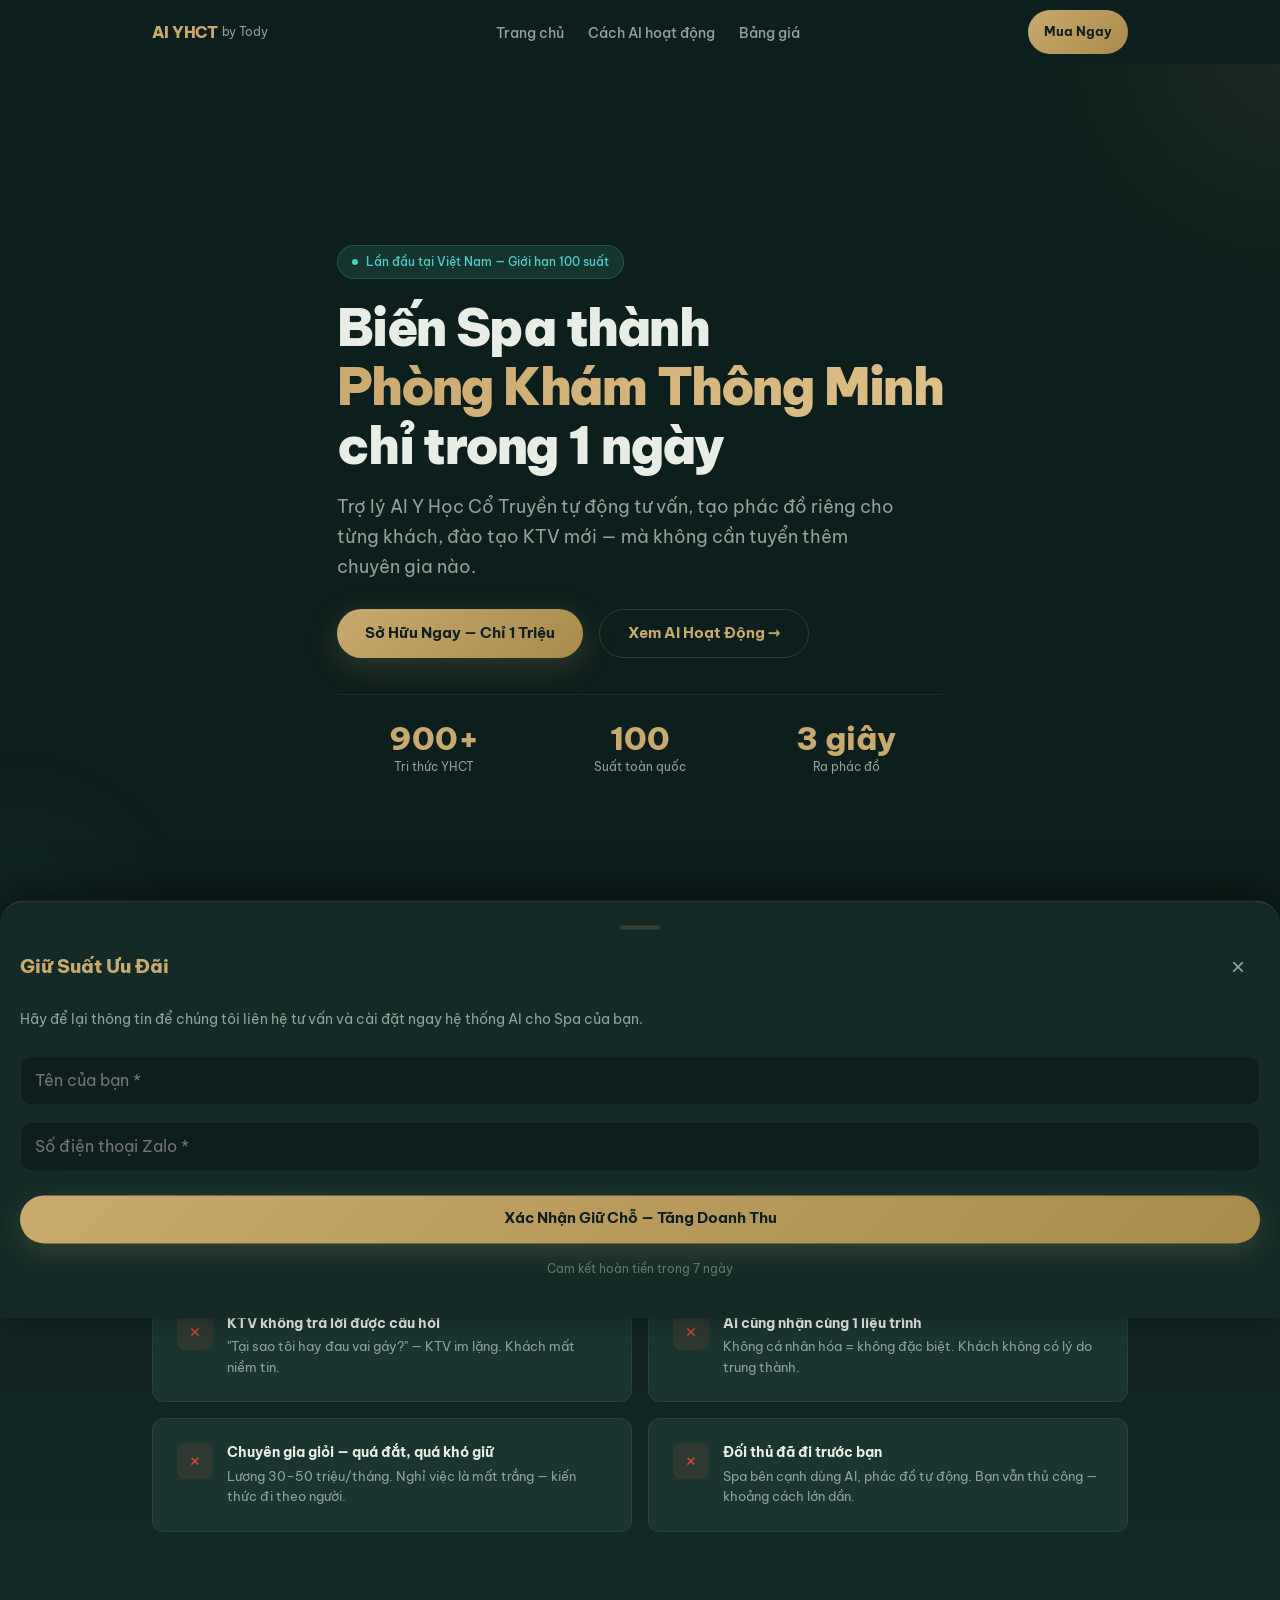
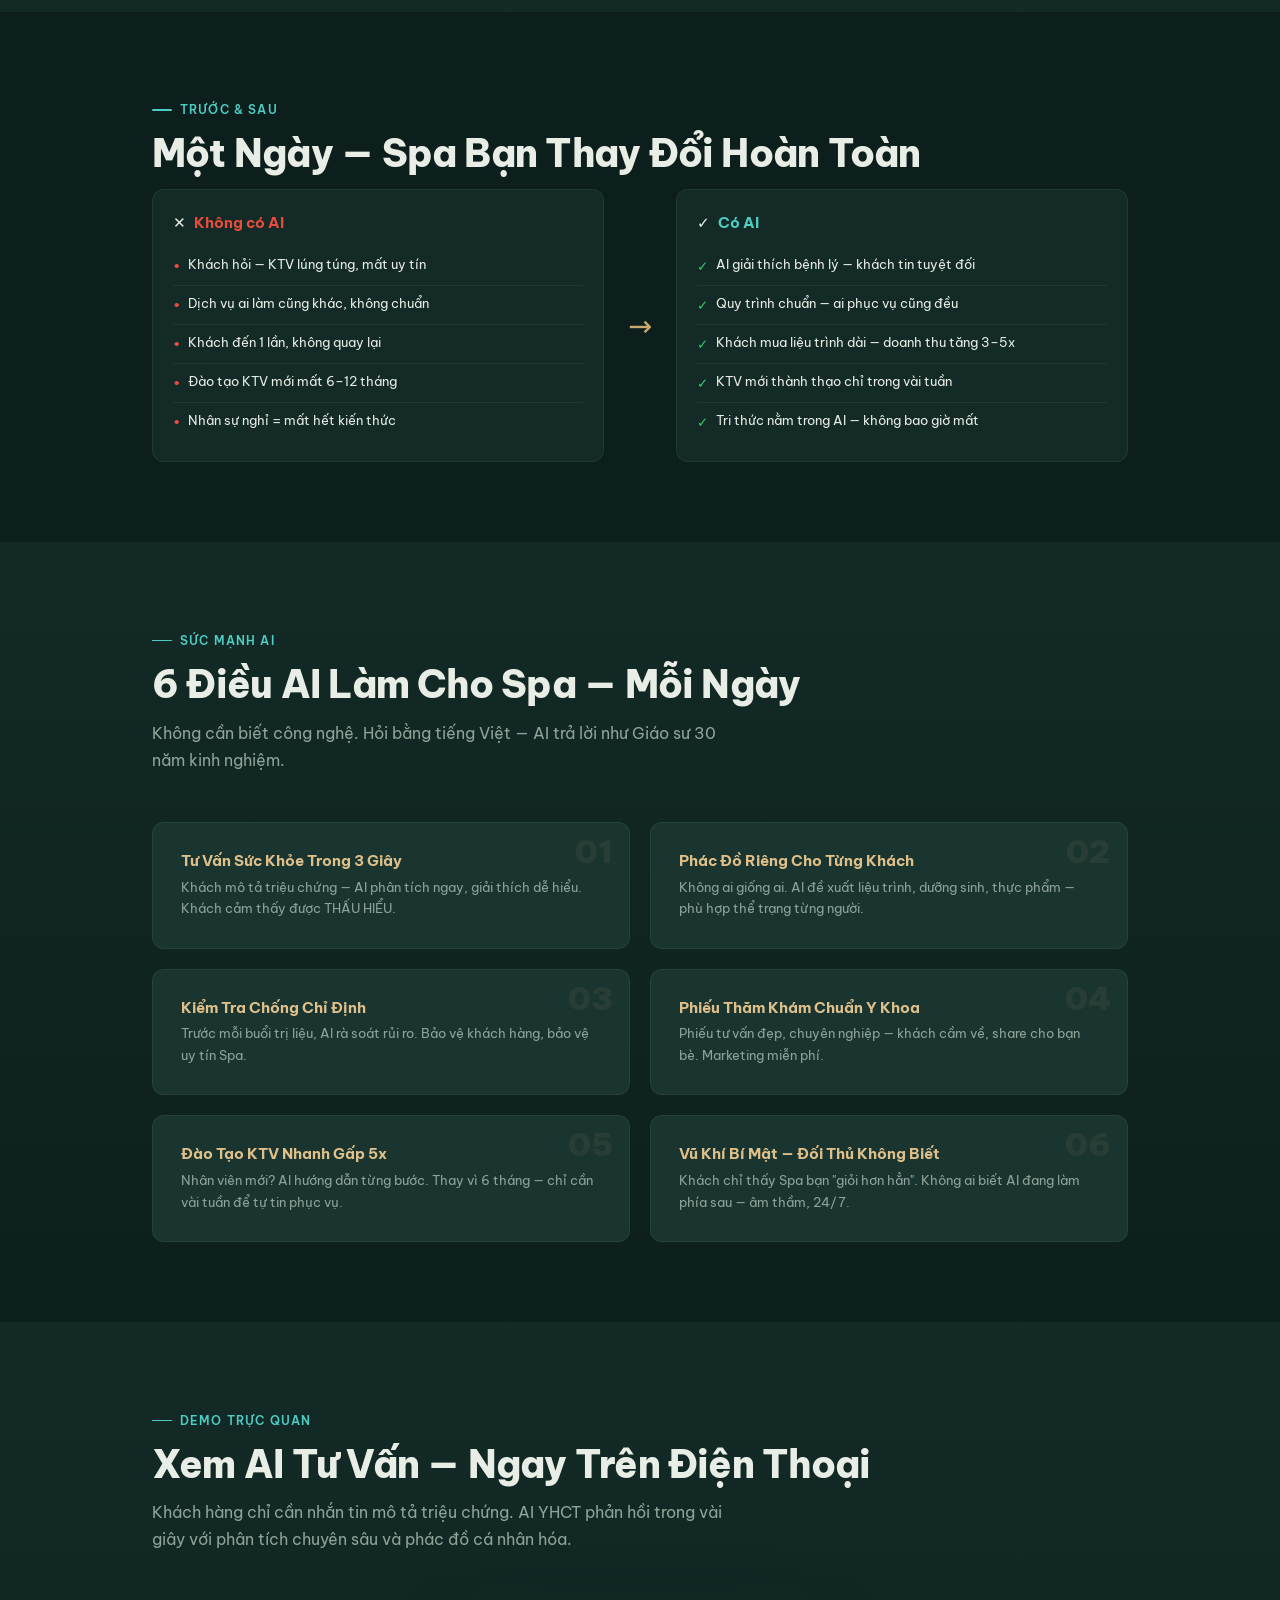
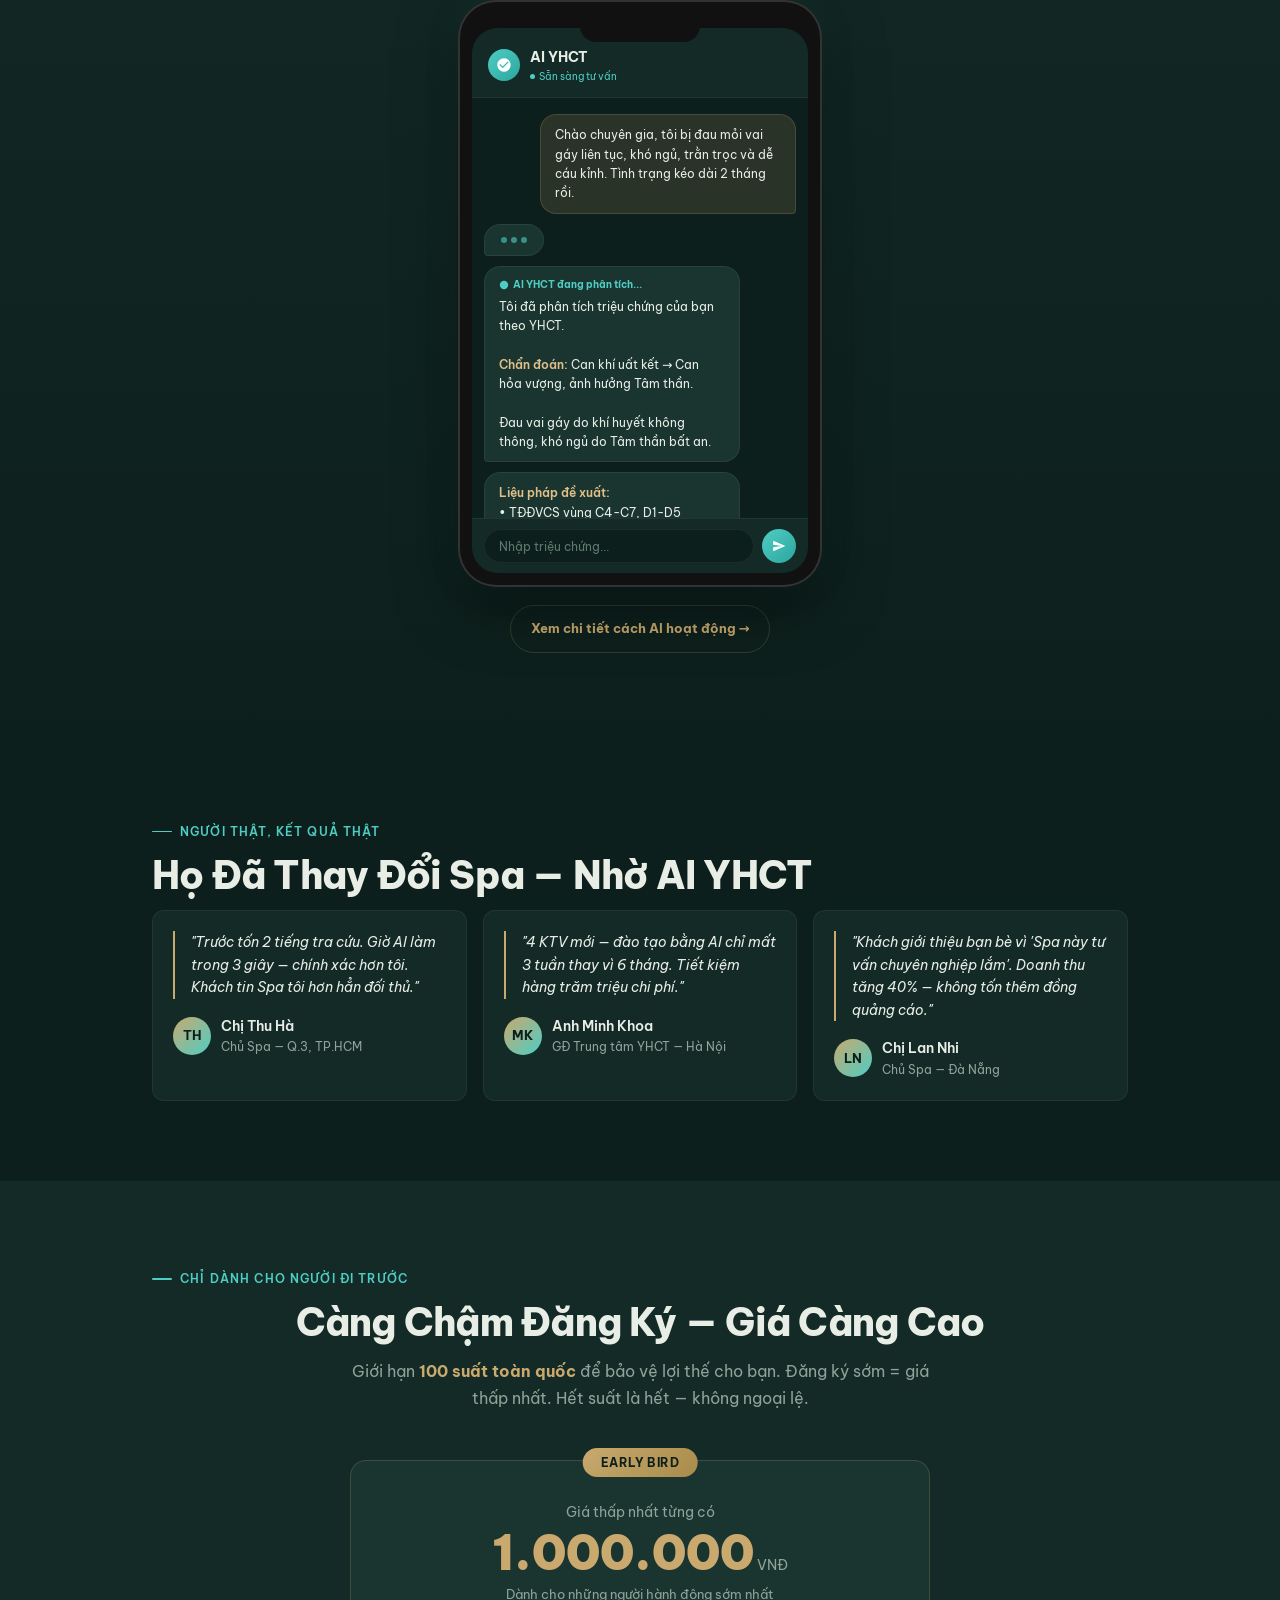
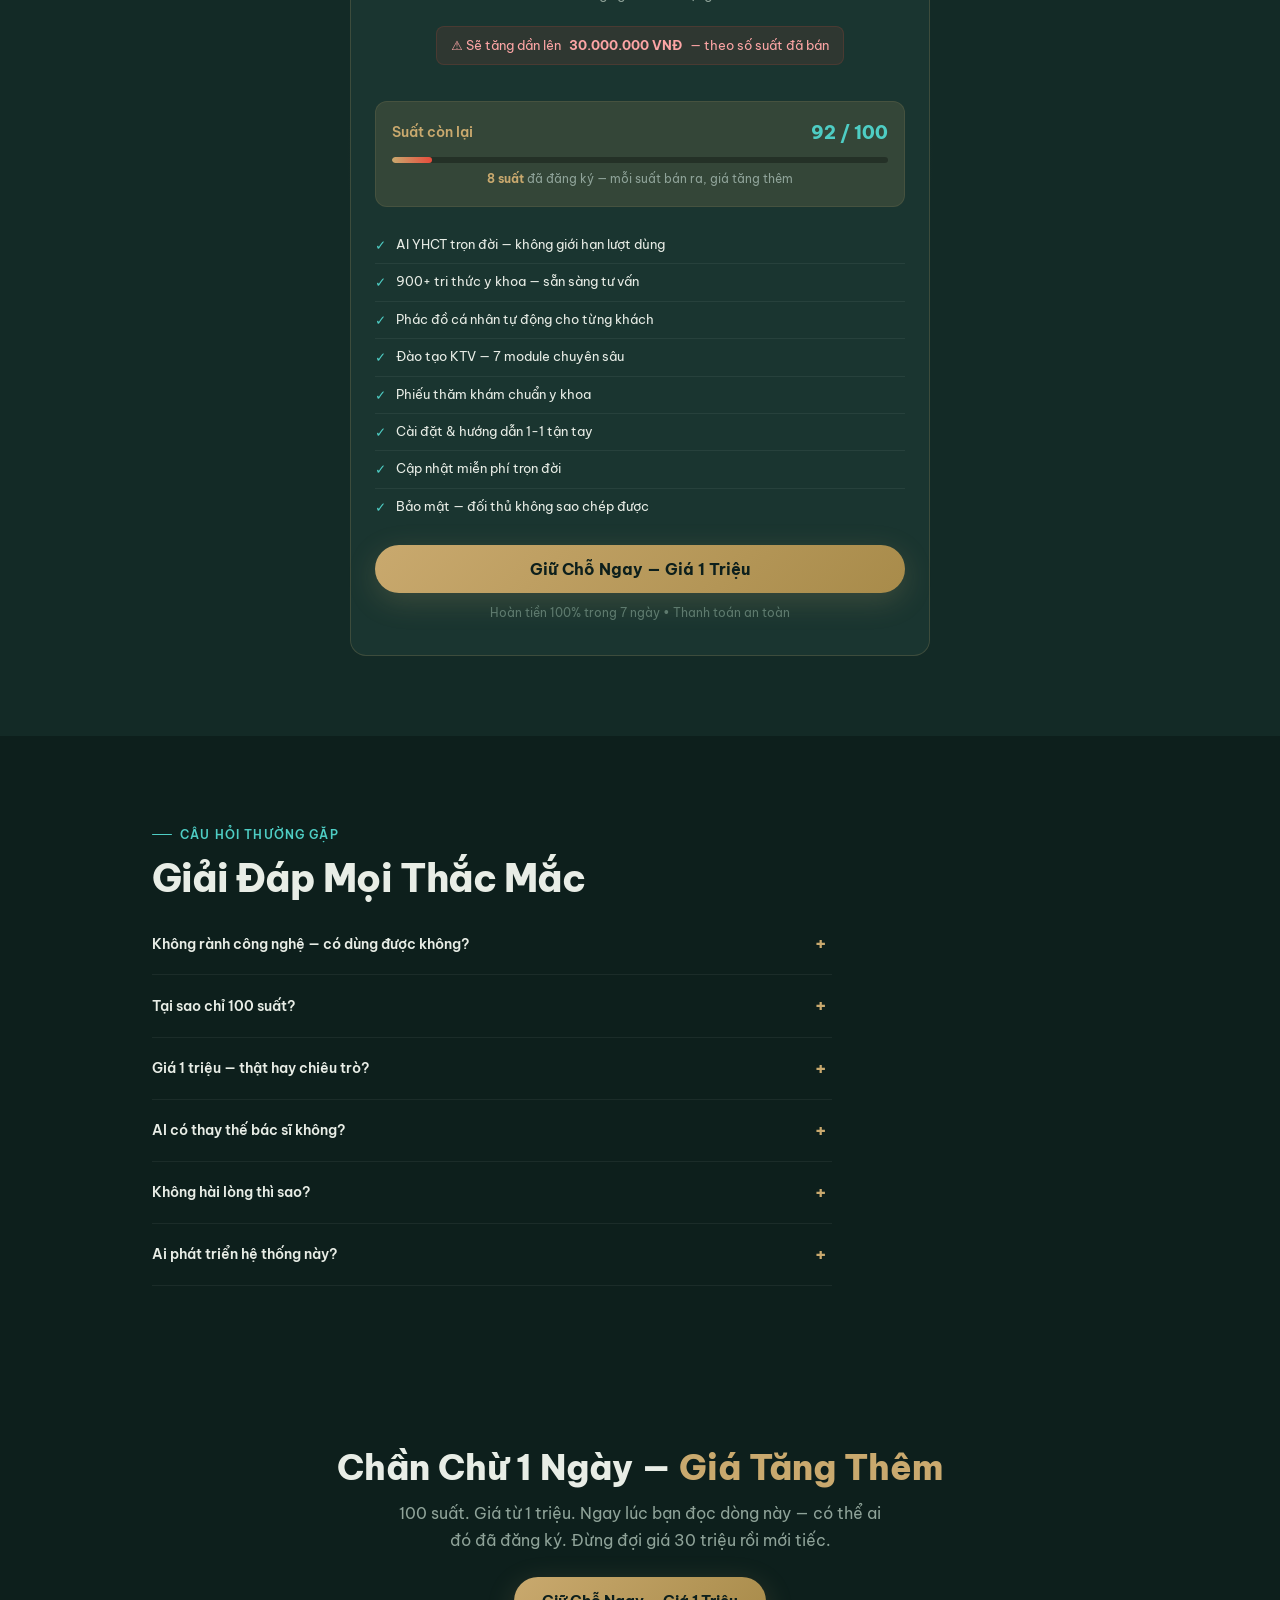
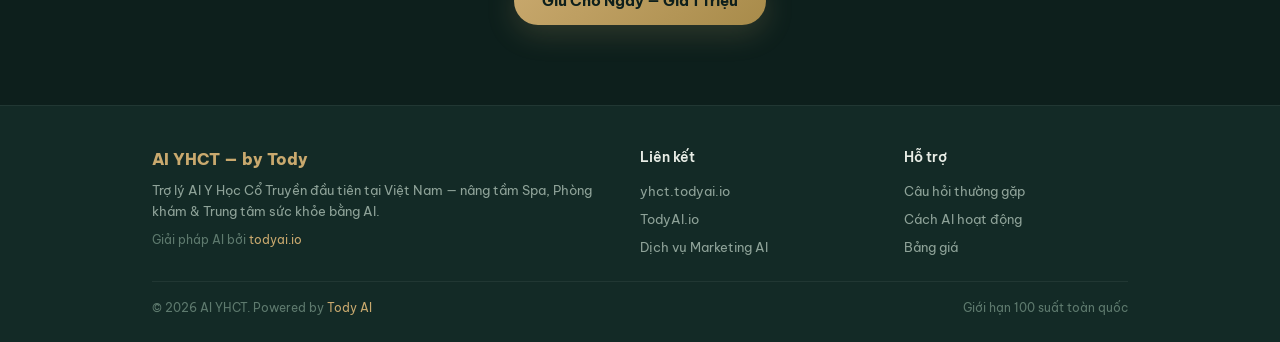
==== commit 67b69507: "feat: add chat demo to landing page + deploy workflow" ====
--- a/landing/index.html
+++ b/landing/index.html
@@ -248,6 +248,104 @@
             </div>
         </section>
 
+        <!-- CHAT DEMO -->
+        <section class="phone-section reveal" id="demo">
+            <div class="container">
+                <div class="section-label">Demo trực quan</div>
+                <h2 class="section-title">Xem AI Tư Vấn — Ngay Trên Điện Thoại</h2>
+                <p class="section-desc">Khách hàng chỉ cần nhắn tin mô tả triệu chứng. AI YHCT phản hồi trong vài giây
+                    với phân tích chuyên sâu và phác đồ cá nhân hóa.</p>
+
+                <div class="phone-wrapper">
+                    <div class="phone-frame">
+                        <div class="phone-notch"></div>
+                        <div class="phone-screen">
+
+                            <!-- Chat Header -->
+                            <div class="chat-header">
+                                <div class="chat-avatar">
+                                    <svg viewBox="0 0 24 24">
+                                        <path
+                                            d="M12 2C6.48 2 2 6.48 2 12s4.48 10 10 10 10-4.48 10-10S17.52 2 12 2zm-2 15l-5-5 1.41-1.41L10 14.17l7.59-7.59L19 8l-9 9z" />
+                                    </svg>
+                                </div>
+                                <div>
+                                    <div class="chat-name">AI YHCT</div>
+                                    <div class="chat-status"><span class="online-dot"></span> Sẵn sàng tư vấn</div>
+                                </div>
+                            </div>
+
+                            <!-- Chat Body -->
+                            <div class="chat-body" id="chatBody">
+                                <!-- User message -->
+                                <div class="chat-msg user delay-1">
+                                    Chào chuyên gia, tôi bị đau mỏi vai gáy liên tục, khó ngủ, trằn trọc và dễ cáu
+                                    kỉnh. Tình trạng kéo dài 2 tháng rồi.
+                                </div>
+
+                                <!-- Typing indicator -->
+                                <div class="typing-indicator delay-t1">
+                                    <span></span><span></span><span></span>
+                                </div>
+
+                                <!-- AI Response 1 -->
+                                <div class="chat-msg ai delay-2">
+                                    <div class="ai-label">
+                                        <svg width="10" height="10" viewBox="0 0 24 24" fill="currentColor">
+                                            <circle cx="12" cy="12" r="10" />
+                                        </svg>
+                                        AI YHCT đang phân tích...
+                                    </div>
+                                    Tôi đã phân tích triệu chứng của bạn theo YHCT.<br><br>
+                                    <strong>Chẩn đoán:</strong> Can khí uất kết → Can hỏa vượng, ảnh hưởng Tâm
+                                    thần.<br><br>
+                                    Đau vai gáy do khí huyết không thông, khó ngủ do Tâm thần bất an.
+                                </div>
+
+                                <!-- AI Response 2 -->
+                                <div class="chat-msg ai delay-3">
+                                    <strong>Liệu pháp đề xuất:</strong><br>
+                                    • TĐĐVCS vùng C4-C7, D1-D5<br>
+                                    • Kỹ thuật Rung, Xoay nhẹ<br>
+                                    • Kết hợp Gua Sha nhẹ vùng vai gáy<br><br>
+                                    <strong>Huyệt vị bổ trợ:</strong><br>
+                                    • Thái Xung (LR3) — Sơ Can lý khí<br>
+                                    • Phong Trì (GB20) — Giảm đau vai gáy<br>
+                                    • Nội Quan (PC6) — An thần, dễ ngủ
+                                </div>
+
+                                <!-- AI Response 3 -->
+                                <div class="chat-msg ai delay-4">
+                                    <strong>Dưỡng sinh:</strong><br>
+                                    🍵 Ăn: rau xanh đậm, kỷ tử, đậu đen<br>
+                                    ❌ Tránh: cay nóng, rượu bia, cà phê<br>
+                                    🧘 Thiền, yoga, hít thở sâu<br><br>
+                                    📋 <em>Báo cáo đầy đủ đã được tạo.</em>
+                                </div>
+                            </div>
+
+                            <!-- Chat Input -->
+                            <div class="chat-input-bar">
+                                <div class="chat-input-fake">Nhập triệu chứng...</div>
+                                <div class="chat-send-btn">
+                                    <svg viewBox="0 0 24 24">
+                                        <path d="M2.01 21L23 12 2.01 3 2 10l15 2-15 2z" />
+                                    </svg>
+                                </div>
+                            </div>
+
+                        </div>
+                    </div>
+                </div>
+
+                <div style="text-align:center; margin-top:20px;">
+                    <a href="how-it-works.html" class="btn btn-outline"
+                        style="font-size:0.82rem; padding:10px 20px;">Xem
+                        chi tiết cách AI hoạt động →</a>
+                </div>
+            </div>
+        </section>
+
         <!-- SOCIAL PROOF -->
         <section class="reveal" id="proof">
             <div class="container">
--- a/landing/styles.css
+++ b/landing/styles.css
@@ -1137,6 +1137,247 @@
   color: var(--danger);
 }
 
+/* === PHONE MOCKUP (Chat Demo) === */
+.phone-section {
+  background: linear-gradient(180deg, var(--bg-card) 0%, var(--bg) 100%);
+}
+
+.phone-wrapper {
+  display: flex;
+  justify-content: center;
+  margin-top: 32px;
+}
+
+.phone-frame {
+  width: 320px;
+  max-width: 85vw;
+  background: #111;
+  border-radius: 36px;
+  padding: 12px;
+  box-shadow:
+    0 0 0 2px #333,
+    0 20px 60px rgba(0, 0, 0, 0.5),
+    0 0 40px rgba(78, 205, 196, 0.08);
+  position: relative;
+}
+
+.phone-notch {
+  width: 120px;
+  height: 28px;
+  background: #111;
+  border-radius: 0 0 16px 16px;
+  margin: 0 auto;
+  position: relative;
+  z-index: 2;
+}
+
+.phone-screen {
+  background: var(--bg);
+  border-radius: 26px;
+  overflow: hidden;
+  margin-top: -14px;
+}
+
+/* Chat Header */
+.chat-header {
+  background: var(--bg-card);
+  padding: 18px 16px 12px;
+  display: flex;
+  align-items: center;
+  gap: 10px;
+  border-bottom: 1px solid var(--border);
+}
+
+.chat-avatar {
+  width: 32px;
+  height: 32px;
+  border-radius: 50%;
+  background: linear-gradient(135deg, var(--accent), #2CA69E);
+  display: flex;
+  align-items: center;
+  justify-content: center;
+  flex-shrink: 0;
+}
+
+.chat-avatar svg {
+  width: 16px;
+  height: 16px;
+  fill: white;
+}
+
+.chat-name {
+  font-size: 0.85rem;
+  font-weight: 700;
+  color: var(--text);
+}
+
+.chat-status {
+  font-size: 0.65rem;
+  color: var(--accent);
+  display: flex;
+  align-items: center;
+  gap: 4px;
+}
+
+.chat-status .online-dot {
+  width: 5px;
+  height: 5px;
+  background: var(--accent);
+  border-radius: 50%;
+  animation: pulse 2s infinite;
+}
+
+/* Chat Messages */
+.chat-body {
+  padding: 16px 12px;
+  display: flex;
+  flex-direction: column;
+  gap: 10px;
+  min-height: 340px;
+  max-height: 420px;
+  overflow-y: auto;
+}
+
+.chat-msg {
+  max-width: 82%;
+  padding: 10px 14px;
+  border-radius: 16px;
+  font-size: 0.78rem;
+  line-height: 1.55;
+  opacity: 0;
+  transform: translateY(10px);
+  animation: chatFadeIn 0.4s ease forwards;
+}
+
+.chat-msg.user {
+  background: var(--primary-glow);
+  border: 1px solid var(--border-gold);
+  color: var(--text);
+  align-self: flex-end;
+  border-bottom-right-radius: 4px;
+}
+
+.chat-msg.ai {
+  background: var(--bg-elevated);
+  border: 1px solid var(--border);
+  color: var(--text);
+  align-self: flex-start;
+  border-bottom-left-radius: 4px;
+}
+
+.chat-msg.ai .ai-label {
+  font-size: 0.65rem;
+  font-weight: 700;
+  color: var(--accent);
+  margin-bottom: 4px;
+  display: flex;
+  align-items: center;
+  gap: 4px;
+}
+
+.chat-msg strong {
+  color: var(--primary-light);
+  font-weight: 600;
+}
+
+/* Typing indicator */
+.typing-indicator {
+  display: flex;
+  gap: 4px;
+  padding: 12px 16px;
+  background: var(--bg-elevated);
+  border: 1px solid var(--border);
+  border-radius: 16px;
+  border-bottom-left-radius: 4px;
+  align-self: flex-start;
+  opacity: 0;
+  animation: chatFadeIn 0.3s ease forwards;
+}
+
+.typing-indicator span {
+  width: 6px;
+  height: 6px;
+  border-radius: 50%;
+  background: var(--accent-muted);
+  animation: typingBounce 1.4s infinite;
+}
+
+.typing-indicator span:nth-child(2) {
+  animation-delay: 0.2s;
+}
+
+.typing-indicator span:nth-child(3) {
+  animation-delay: 0.4s;
+}
+
+/* Chat input bar */
+.chat-input-bar {
+  display: flex;
+  align-items: center;
+  gap: 8px;
+  padding: 10px 12px;
+  border-top: 1px solid var(--border);
+  background: var(--bg-card);
+}
+
+.chat-input-fake {
+  flex: 1;
+  height: 34px;
+  border-radius: 17px;
+  background: var(--bg);
+  border: 1px solid var(--border);
+  padding: 0 14px;
+  font-size: 0.72rem;
+  color: var(--text-dim);
+  display: flex;
+  align-items: center;
+}
+
+.chat-send-btn {
+  width: 34px;
+  height: 34px;
+  border-radius: 50%;
+  background: linear-gradient(135deg, var(--accent), #2CA69E);
+  border: none;
+  display: flex;
+  align-items: center;
+  justify-content: center;
+  flex-shrink: 0;
+}
+
+.chat-send-btn svg {
+  width: 14px;
+  height: 14px;
+  fill: white;
+}
+
+/* Delay classes for chat animation */
+.chat-msg.delay-1 {
+  animation-delay: 0.3s;
+}
+
+.chat-msg.delay-2 {
+  animation-delay: 1.2s;
+}
+
+.chat-msg.delay-3 {
+  animation-delay: 2.4s;
+}
+
+.chat-msg.delay-4 {
+  animation-delay: 3.8s;
+}
+
+.typing-indicator.delay-t1 {
+  animation-delay: 0.8s;
+}
+
+@media (min-width: 768px) {
+  .phone-frame {
+    width: 360px;
+  }
+}
+
 /* === ANIMATIONS === */
 @keyframes fadeInUp {
   from {
@@ -1159,6 +1400,31 @@
 
   50% {
     opacity: 0.4;
+  }
+}
+
+@keyframes chatFadeIn {
+  from {
+    opacity: 0;
+    transform: translateY(10px);
+  }
+
+  to {
+    opacity: 1;
+    transform: translateY(0);
+  }
+}
+
+@keyframes typingBounce {
+
+  0%,
+  60%,
+  100% {
+    transform: translateY(0);
+  }
+
+  30% {
+    transform: translateY(-4px);
   }
 }
 
